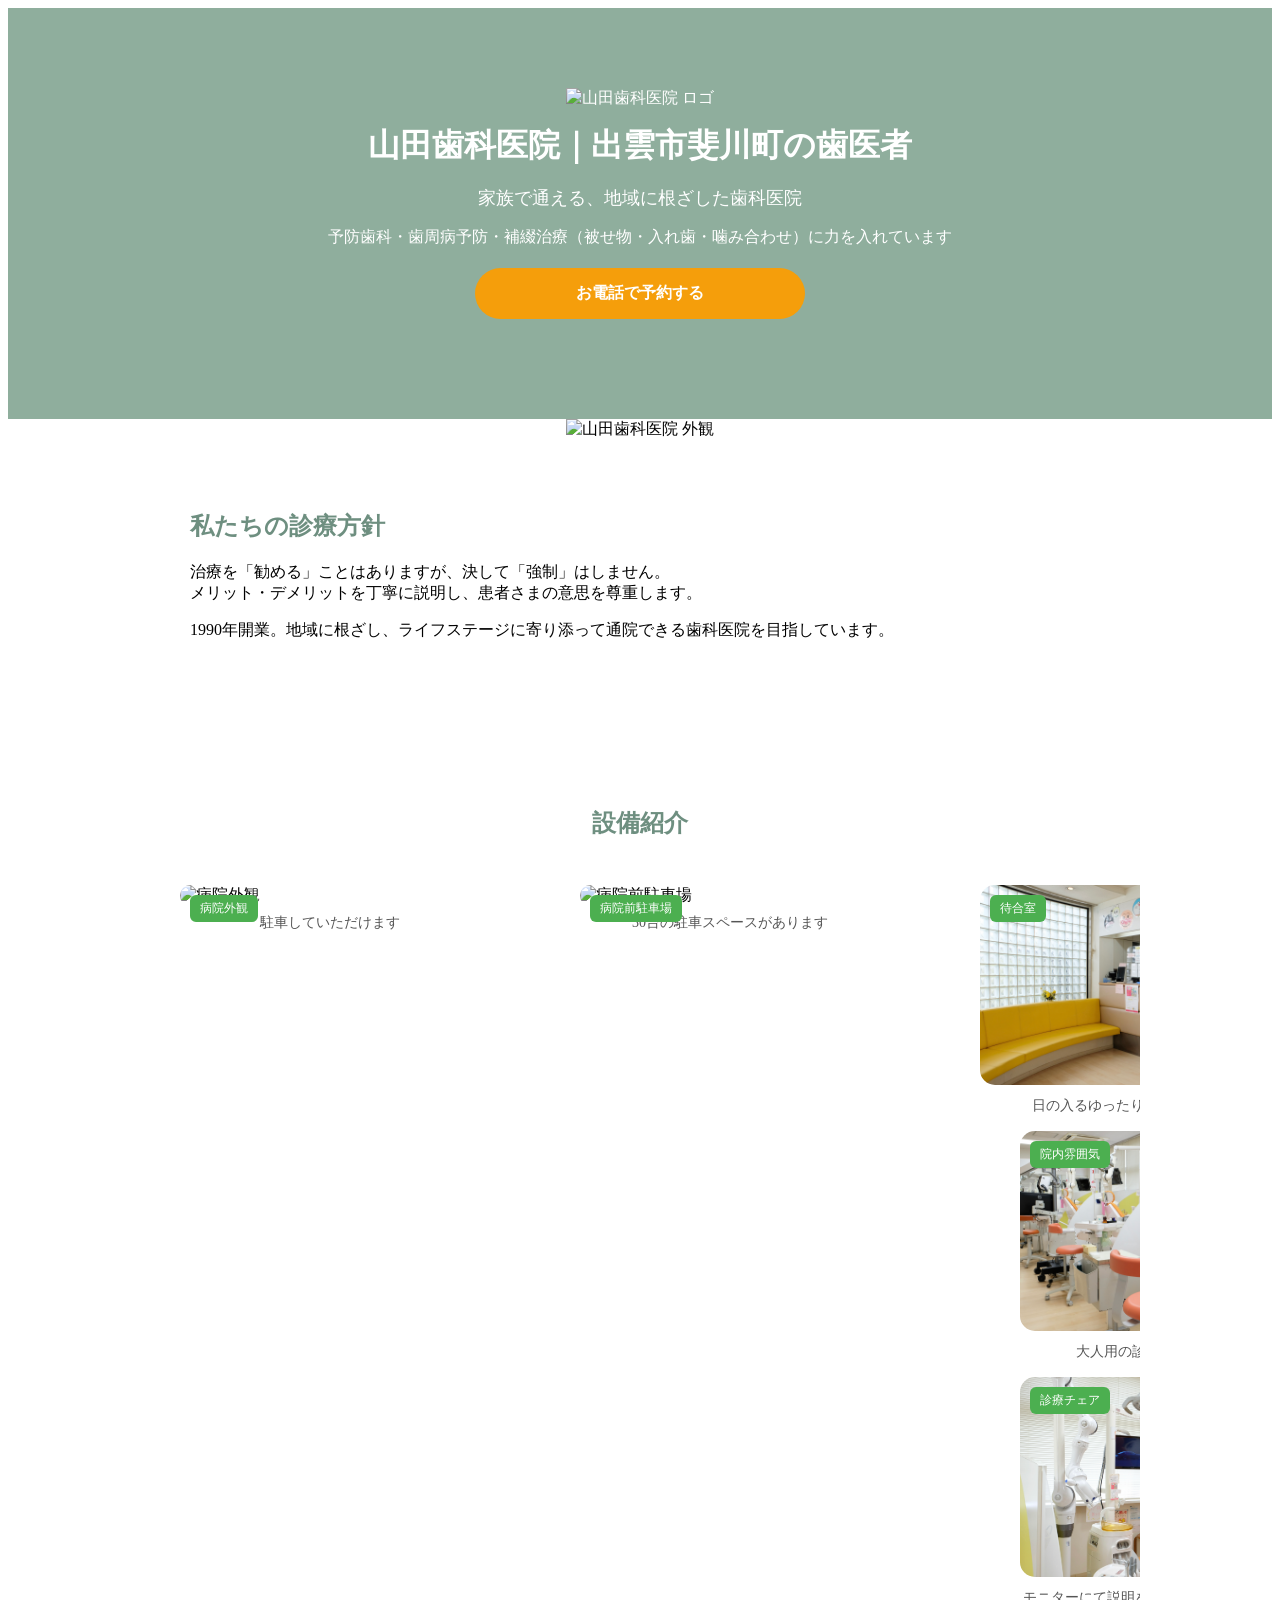
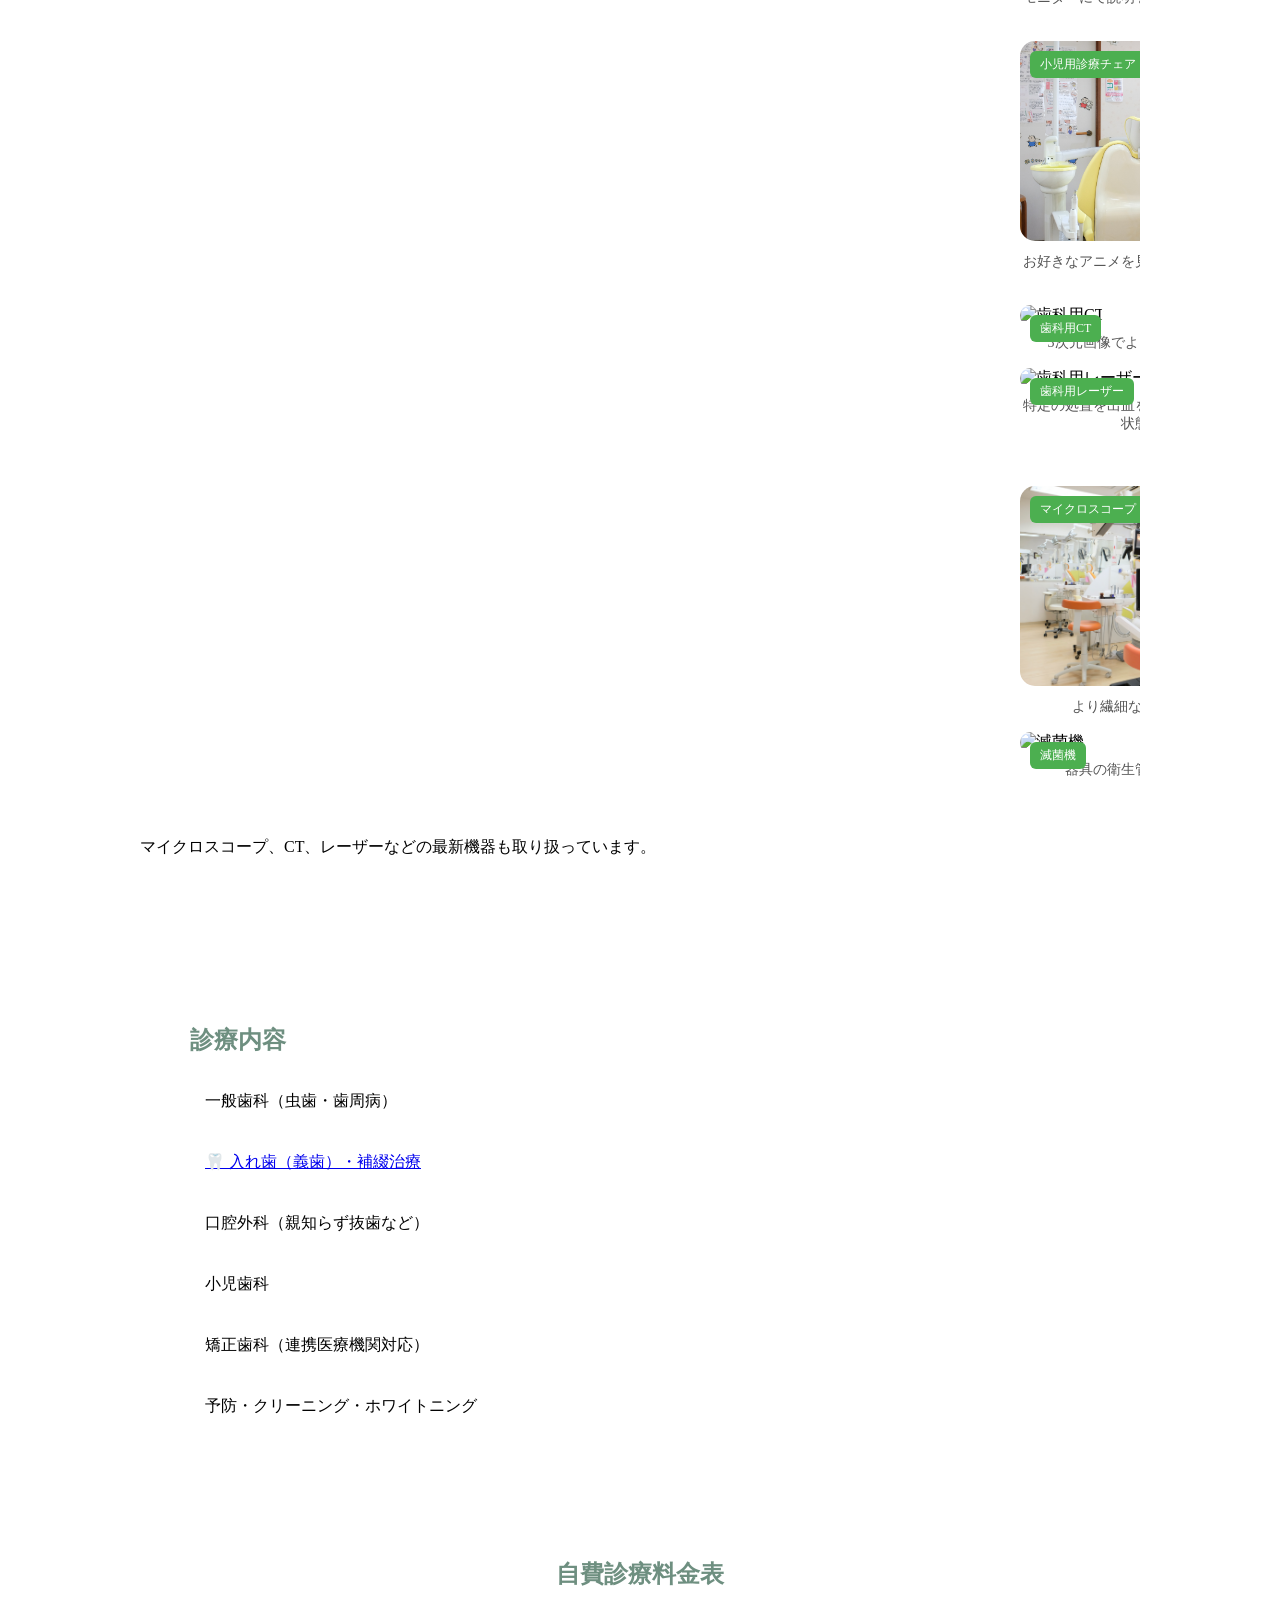
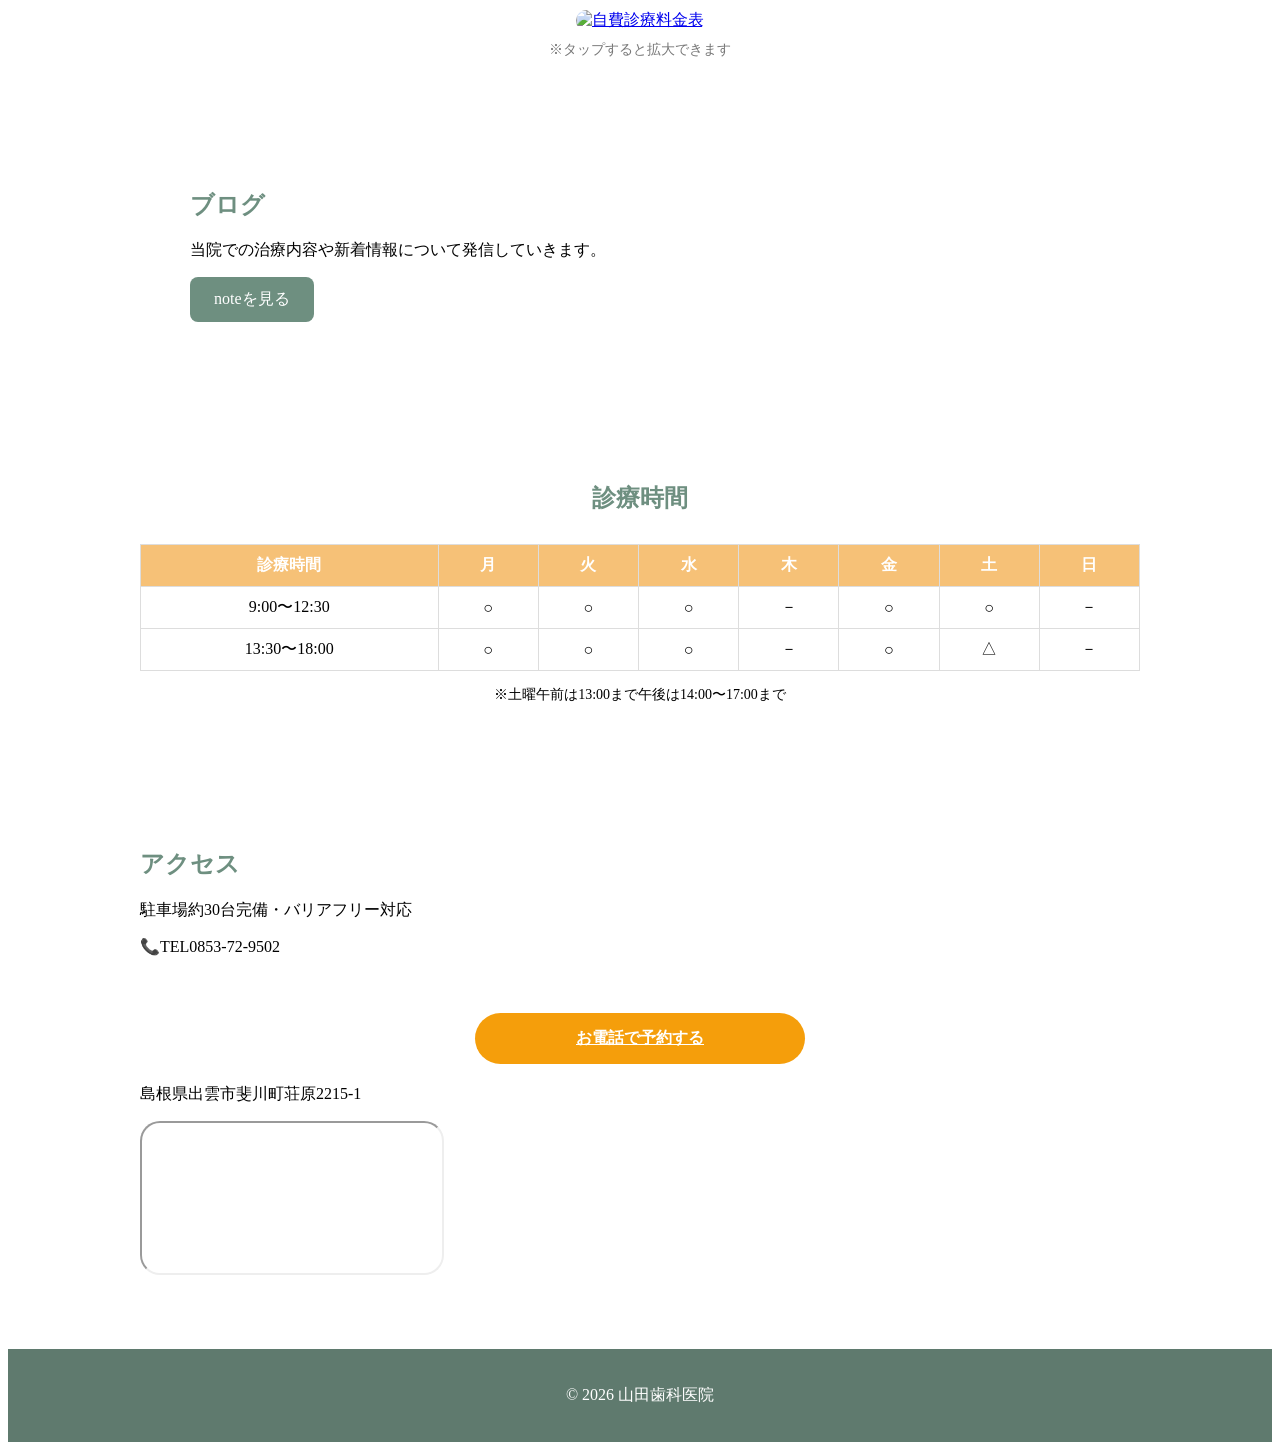
==== index.html @ 057a3e5b "Fix duplicate closing tag in index.html Removed duplicate closing figure tag." ====
<!DOCTYPE html>
<html lang="ja">
<head>
<meta charset="UTF-8">
<meta name="viewport" content="width=device-width, initial-scale=1.0">
<title>出雲市の歯医者｜入れ歯（義歯）・補綴治療なら山田歯科医院 </title>
<link rel="stylesheet" href="style.css">
<meta name="description" content="出雲市斐川町の山田歯科医院。予防治療、補綴治療（被せ物、義歯（入れ歯））に力を入れています。駐車場30台完備。">
</head>
<body>
 <header class="site-header">
 <div class="container">
  <img src=IMG_8409.jpeg alt="山田歯科医院 ロゴ" class="logo">
  <h1>山田歯科医院｜出雲市斐川町の歯医者</h1>
  <p class="subtitle">家族で通える、地域に根ざした歯科医院</p>
        <p>予防歯科・歯周病予防・補綴治療（被せ物・入れ歯・噛み合わせ）に力を入れています</p>
         <a href="tel:0853729502" class="cta-button">
      お電話で予約する
    </a>
    </div>
</header>
<section class="hero">

  <img src="IMG_8488.jpeg" alt="山田歯科医院 外観" class="hero-img">

  <div class="hero-text">

    <p></p>

    
  </div>

</section>


<section class="container">
    <h2>私たちの診療方針</h2>
    <p>
    治療を「勧める」ことはありますが、決して「強制」はしません。<br>
    メリット・デメリットを丁寧に説明し、患者さまの意思を尊重します。
   </p>  
    <p>
    1990年開業。地域に根ざし、ライフステージに寄り添って通院できる歯科医院を目指しています。
    </p>
</section>

<section class="container equipment">
    <h2>設備紹介</h2>
    <div class="equipment-gallery">
        <figure class="equipment-item">

      <div class="image-box">
        <span class="label">病院外観</span>
        <img src="IMG_8488.jpeg" alt="病院外観">
      </div>

      <figcaption>
        駐車していただけます
      </figcaption>
　　　　　</figure>
        <figure class="equipment-item">

      <div class="image-box">
        <span class="label">病院前駐車場</span>
        <img src="IMG_8490.jpeg" alt="病院前駐車場">
      </div>

      <figcaption>
        30台の駐車スペースがあります
      </figcaption>

       </figure>
        <figure class="equipment-item">

      <div class="image-box">
        <span class="label">待合室</span>
        <img src="IMG_8590.jpeg" alt="待合室">
      </div>

      <figcaption>
        日の入るゆったりスペースです
      </figcaption>
 <figure class="equipment-item">

      <div class="image-box">
        <span class="label">院内雰囲気</span>
        <img src="IMG_8591.jpeg" alt="院内雰囲気">
      </div>

      <figcaption>
        大人用の診察台は4台あります
      </figcaption>
    </figure>
        <figure class="equipment-item">

      <div class="image-box">
        <span class="label">診療チェア</span>
        <img src="IMG_8593.jpeg" alt="診療チェア">
      </div>

      <figcaption>
        モニターにて説明を行い治療を受けていただけます
      </figcaption>

    </figure>
        <figure class="equipment-item">

      <div class="image-box">
        <span class="label">小児用診療チェア</span>
        <img src="IMG_8595.jpeg" alt="小児用診療チェア">
      </div>

      <figcaption>
        お好きなアニメを見ながら治療を受けていただけます
      </figcaption>

    </figure>

     <figure class="equipment-item">

      <div class="image-box">
        <span class="label">歯科用CT</span>
        <img src="IMG_7503.jpeg" alt="歯科用CT">
      </div>

      <figcaption>
        3次元画像でより精密な診断を行います
      </figcaption>

    </figure>


    <figure class="equipment-item">

      <div class="image-box">
        <span class="label">歯科用レーザー</span>
        <img src="IMG_7506.jpeg" alt="歯科用レーザー">
      </div>

      <figcaption>
        特定の処置を出血を少なくしたり、無痛に近い状態で行えます
      </figcaption>

    </figure>
　　　<figure class="equipment-item">

      <div class="image-box">
        <span class="label">マイクロスコープ</span>
        <img src="IMG_8594.jpeg" alt="マイクロスコープ">
      </div>

      <figcaption>
        より繊細な治療を可能にします
      </figcaption>

    </figure>

    <figure class="equipment-item">

      <div class="image-box">
        <span class="label">滅菌機</span>
        <img src="IMG_7505.jpeg" alt="滅菌機">
      </div>

      <figcaption>
        器具の衛生管理を徹底しています
      </figcaption>

    </figure>  
  </div>
    <p>
    マイクロスコープ、CT、レーザーなどの最新機器も取り扱っています。
    </p>
</section>

<section class="container">
    <h2>診療内容</h2>
    <ul class="services">
        <li>一般歯科（虫歯・歯周病）</li>
        <li> <a href="denture.html">
    🦷 入れ歯（義歯）・補綴治療  </a></li>
        <li>口腔外科（親知らず抜歯など）</li>
        <li>小児歯科 </li>
        <li>矯正歯科（連携医療機関対応）</li>
        <li>予防・クリーニング・ホワイトニング</li>
    </ul>
</section>
    <section class="price">
  <h2>自費診療料金表</h2>

  <a href="IMG_8250.jpeg" target="_blank">
    <img src="IMG_8250.jpeg" alt="自費診療料金表" class="price-img">
  </a>

  <p class="price-note">
    ※タップすると拡大できます
  </p>
</section>

<section class="container blog">
    <h2>ブログ</h2>
    <p>当院での治療内容や新着情報について発信していきます。</p>
    <a href="https://note.com/izumoyamadashika" class="blog-button" target="_blank">
        noteを見る
    </a>
</section>

    <section class="schedule">
  <h2>診療時間</h2>

  <table class="schedule-table">
    <tr>
      <th>診療時間</th>
      <th>月</th>
      <th>火</th>
      <th>水</th>
      <th>木</th>
      <th>金</th>
      <th>土</th>
      <th>日</th>
    </tr>
    <tr>
      <td>9:00〜12:30</td>
      <td>○</td>
      <td>○</td>
      <td>○</td>
      <td>－</td>
      <td>○</td>
      <td>○</td>
      <td>－</td>
    </tr>
    <tr>
      <td>13:30〜18:00</td>
      <td>○</td>
      <td>○</td>
      <td>○</td>
      <td>－</td>
      <td>○</td>
      <td>△</td>
      <td>－</td>
    </tr>
       </table>
<p class="note">※土曜午前は13:00まで午後は14:00〜17:00まで</p>
</section>
    <section class="container access">
    <h2>アクセス</h2>
    <p>駐車場約30台完備・バリアフリー対応</p>
    <p>📞TEL0853-72-9502</p> 
　　　<p> <a href="tel:0853729502" class="cta-button">
  お電話で予約する
</a></p>
        <p>島根県出雲市斐川町荘原2215-1</p>
    <iframe src="https://www.google.com/maps/embed?pb=!1m18!1m12!1m3!1d13009.580796396598!2d132.83913537432753!3d35.39545356289096!2m3!1f0!2f0!3f0!3m2!1i1024!2i768!4f13.1!3m3!1m2!1s0x35576aa48053aa4d%3A0xaa9911e760283c43!2z5bGx55Sw5q2v56eR5Yy76Zmi!5e0!3m2!1sja!2sjp!4v1772218483962!5m2!1sja!2sjp"  referrerpolicy="no-referrer-when-downgrade"></iframe>
</section>

<footer>
    <p>© 2026 山田歯科医院</p>
</footer>

</body>
</html>
---- style.css ----
style.css
body {
    margin: 0;
    font-family: "Hiragino Kaku Gothic ProN", sans-serif;
    background-color: #f7f4ef;
    color: #4a4a4a;
    line-height: 1.8;
}

.container {
    width: 90%;
    max-width: 900px;
    margin: auto;
    padding: 50px 0;
}

header {
    background-color: #8fae9d;
    color: white;
    text-align: center;
    padding: 40px 0;
}

.subtitle {
    font-size: 1.1rem;
}

.main-visual img {
    width: 100%;
    height: auto;
    display: block;
}

h2 {
    color: #6e8f80;
}

.equipment-img {
    width: 200px;
    border-radius: 50%;
    margin: 20px 0;
}

.services {
    list-style: none;
    padding: 0;
}

.services li {
    background-color: #ffffff;
    margin: 10px 0;
    padding: 15px;
    border-radius: 8px;
}

.blog-button {
    display: inline-block;
    padding: 12px 24px;
    background-color: #6e8f80;
    color: white;
    text-decoration: none;
    border-radius: 8px;
}
.access {
  margin: 50px auto;
  max-width: 1000px;
  padding: 20px;
}

.access iframe {
  border-radius: 20px;
}
footer {
    background-color: #5f7a6e;
    color: white;
    text-align: center;
    padding: 20px 0;
}
.schedule {
  max-width: 1000px;
  margin: 60px auto;
  padding: 30px;
}

.schedule h2 {
  text-align: center;
  margin-bottom: 30px;
}

.schedule-table {
  width: 100%;
  border-collapse: collapse;
  text-align: center;
}

.schedule-table th,
.schedule-table td {
  border: 1px solid #ddd;
  padding: 10px;
}

.schedule-table th {
  background-color: #F6C177;
  color: white;
}

.note {
  text-align: center;
  margin-top: 15px;
  font-size: 14px;
}
.site-header {
  text-align: center;
  padding: 30px 20px;
}

.logo {
  width: 200px;
  margin-bottom: 15px;
}

.site-header h1 {
  margin: 0;
}
.equipment {
  max-width: 1000px;
  margin: 60px auto;
  padding: 20px;
}

.equipment h2 {
  text-align: center;
  margin-bottom: 30px;
}
.equipment-gallery {
  display: flex;
  gap: 20px;
  overflow-x: auto;
  padding-bottom: 10px;
}

.equipment-item {
  width: 300px;
  flex-shrink: 0;
}

.image-box {
  position: relative;
}

.image-box img {
  width: 100%;
  height: 200px;
  object-fit: cover;
  border-radius: 15px;
}

.label {
  position: absolute;
  top: 10px;
  left: 10px;
  background: #4CAF50;
  color: white;
  padding: 5px 10px;
  font-size: 12px;
  border-radius: 6px;
}

.equipment-item figcaption {
  margin-top: 8px;
  font-size: 14px;
  color: #555;
  text-align: center;
}
.cta-button {
  display: block;
  background: #f59e0b;
  color: white;
  text-align: center;
  padding: 15px;
  border-radius: 30px;
  margin: 20px auto;
  max-width: 300px;
  font-weight: bold;
  font-size: 16px;
}

.cta-button:hover {
  opacity: 0.9;
}
.hero {
  position: relative;
  text-align: center;
}

.hero-img {
  width: 100%;
  height: 300px;
  object-fit: cover;
}

.hero-text {
  position: absolute;
  top: 50%;
  left: 50%;
  transform: translate(-50%, -50%);
  color: white;
}

.hero-text h1 {
  font-size: 28px;
  margin-bottom: 10px;
}
.price {
  max-width: 1000px;
  margin: 60px auto;
  text-align: center;
}

.price-img {
  width: 100%;
  max-width: 600px;
  border-radius: 15px;
  cursor: pointer;
}

.price-note {
  font-size: 14px;
  margin-top: 10px;
  color: #777;
}
.denture-page img {
  max-width: 600px;
  width: 100%;
  height: auto;
  display: block;
  margin: 20px auto;
  border-radius: 10px;
}
.denture-page h3 {
  text-align: center;
  margin-top: 30px;
}
.site-header a {
  color: inherit;
  text-decoration: none;
}
.breadcrumb {
  font-size: 14px;
  color: #666;
  margin: 10px 0 20px;
}

.breadcrumb a:hover {
  text-decoration: underline;
}
.denture-page .site-header {
  border-bottom: 2px solid #ddd;
  padding-bottom: 10px;
}.denture-page .logo {
  width: 180px;
  height: auto;
}
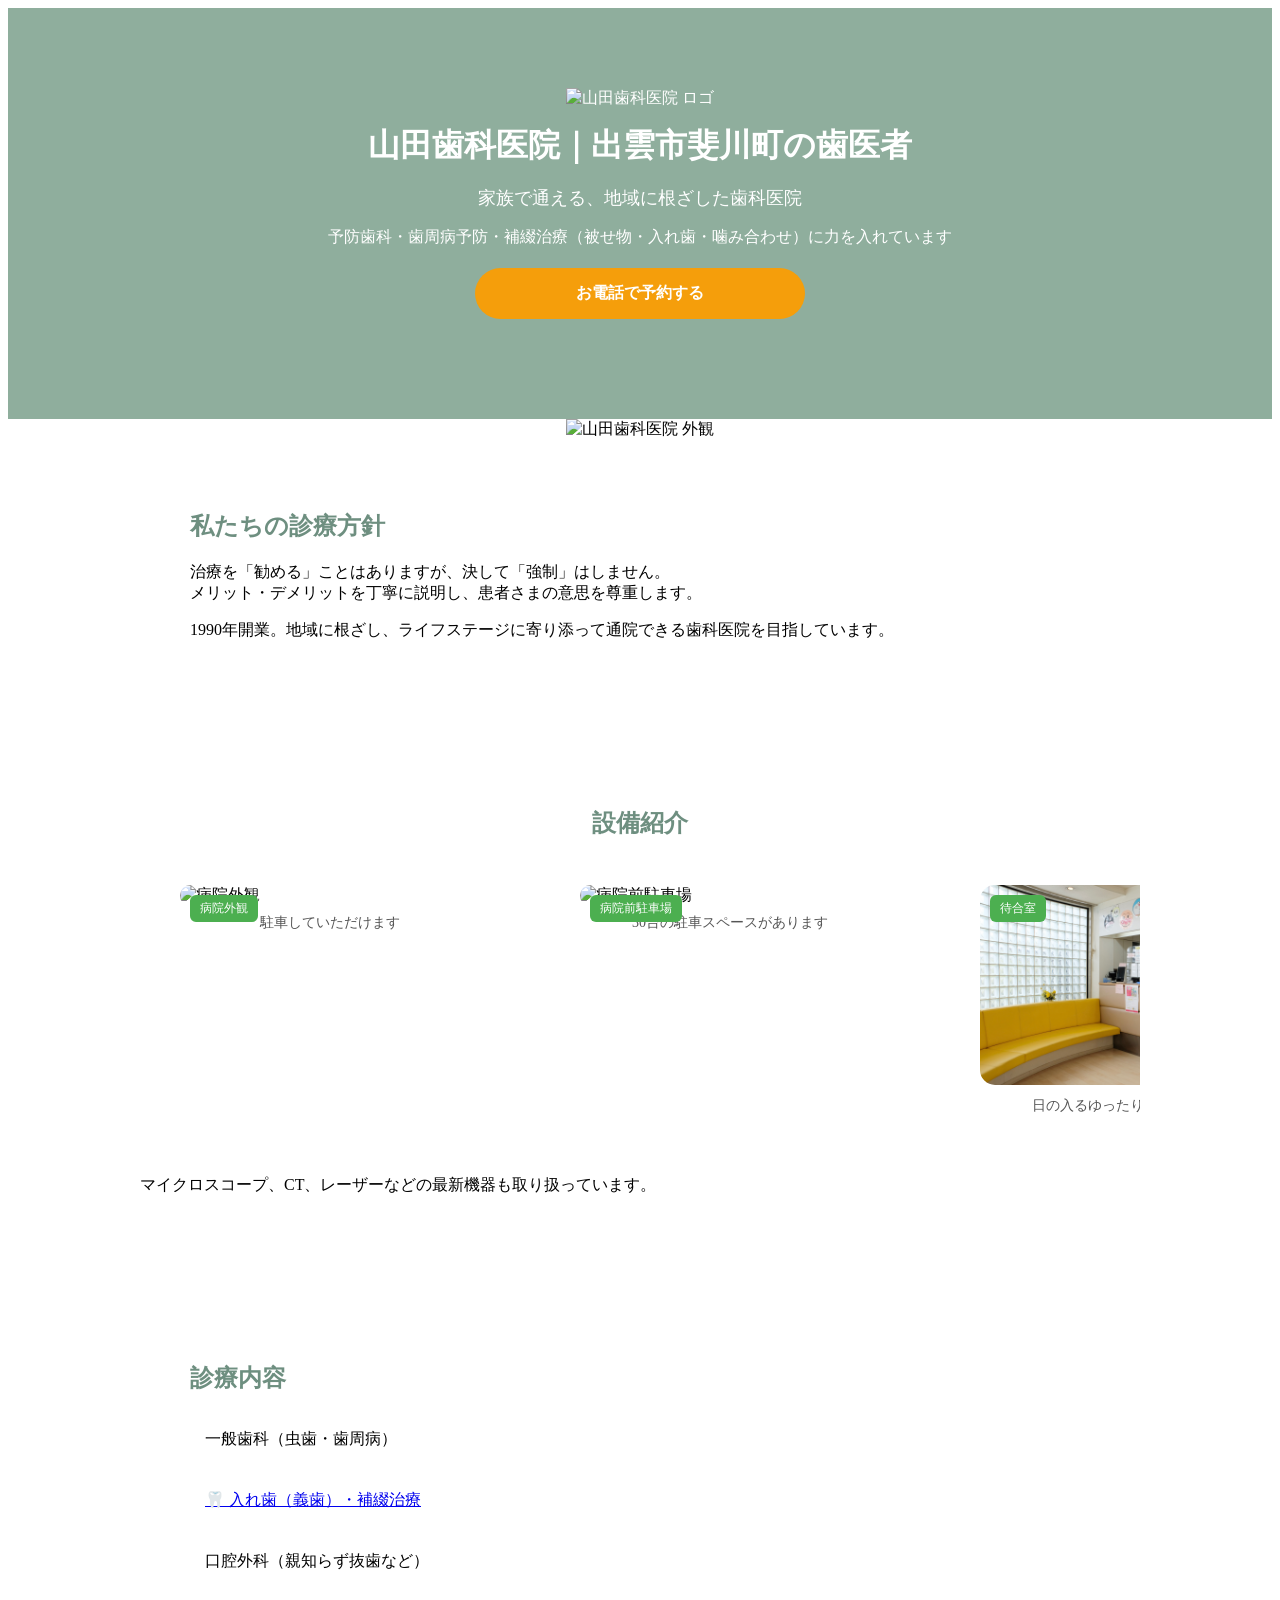
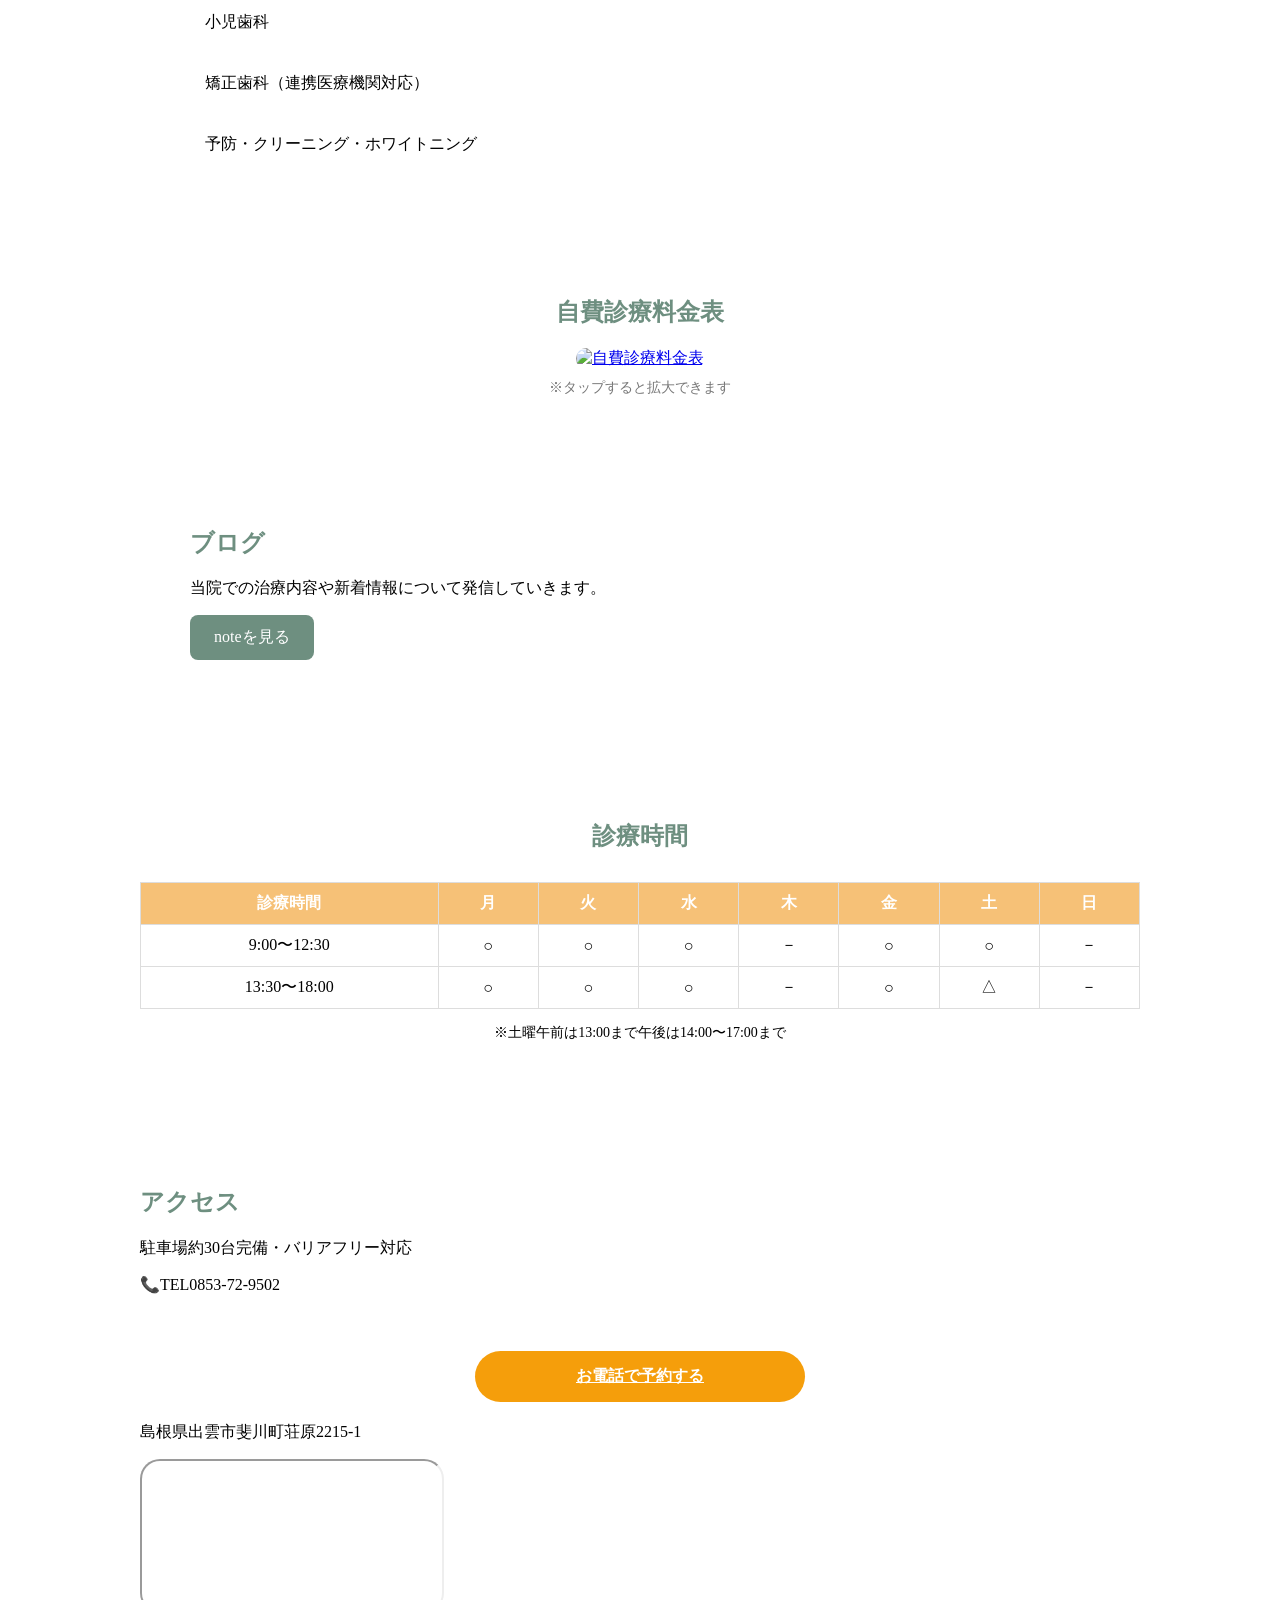
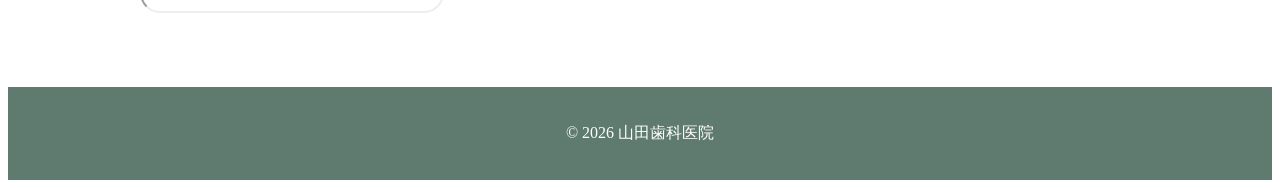
==== commit 208e1bf7: "Fix HTML structure for figure and caption elements" ====
--- a/index.html
+++ b/index.html
@@ -80,6 +80,7 @@
       <figcaption>
         日の入るゆったりスペースです
       </figcaption>
+      </figure>
  <figure class="equipment-item">
 
       <div class="image-box">
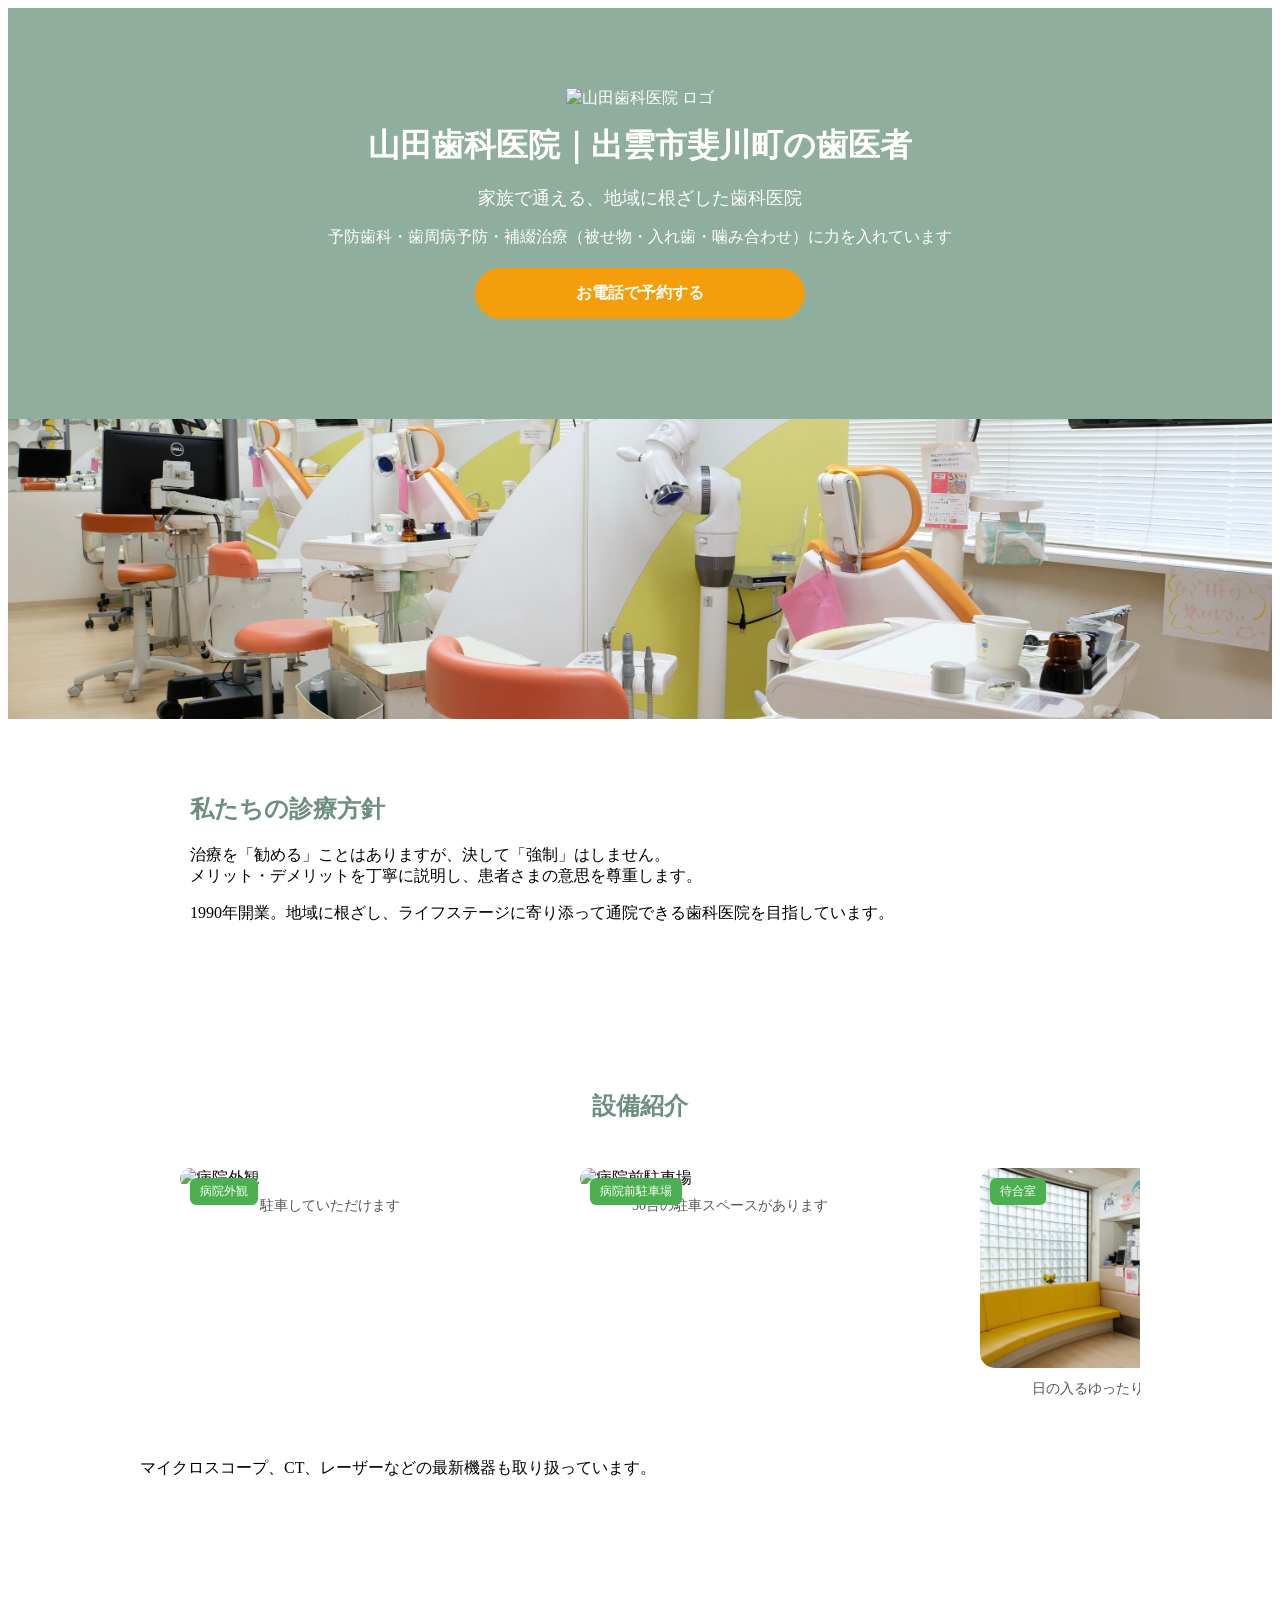
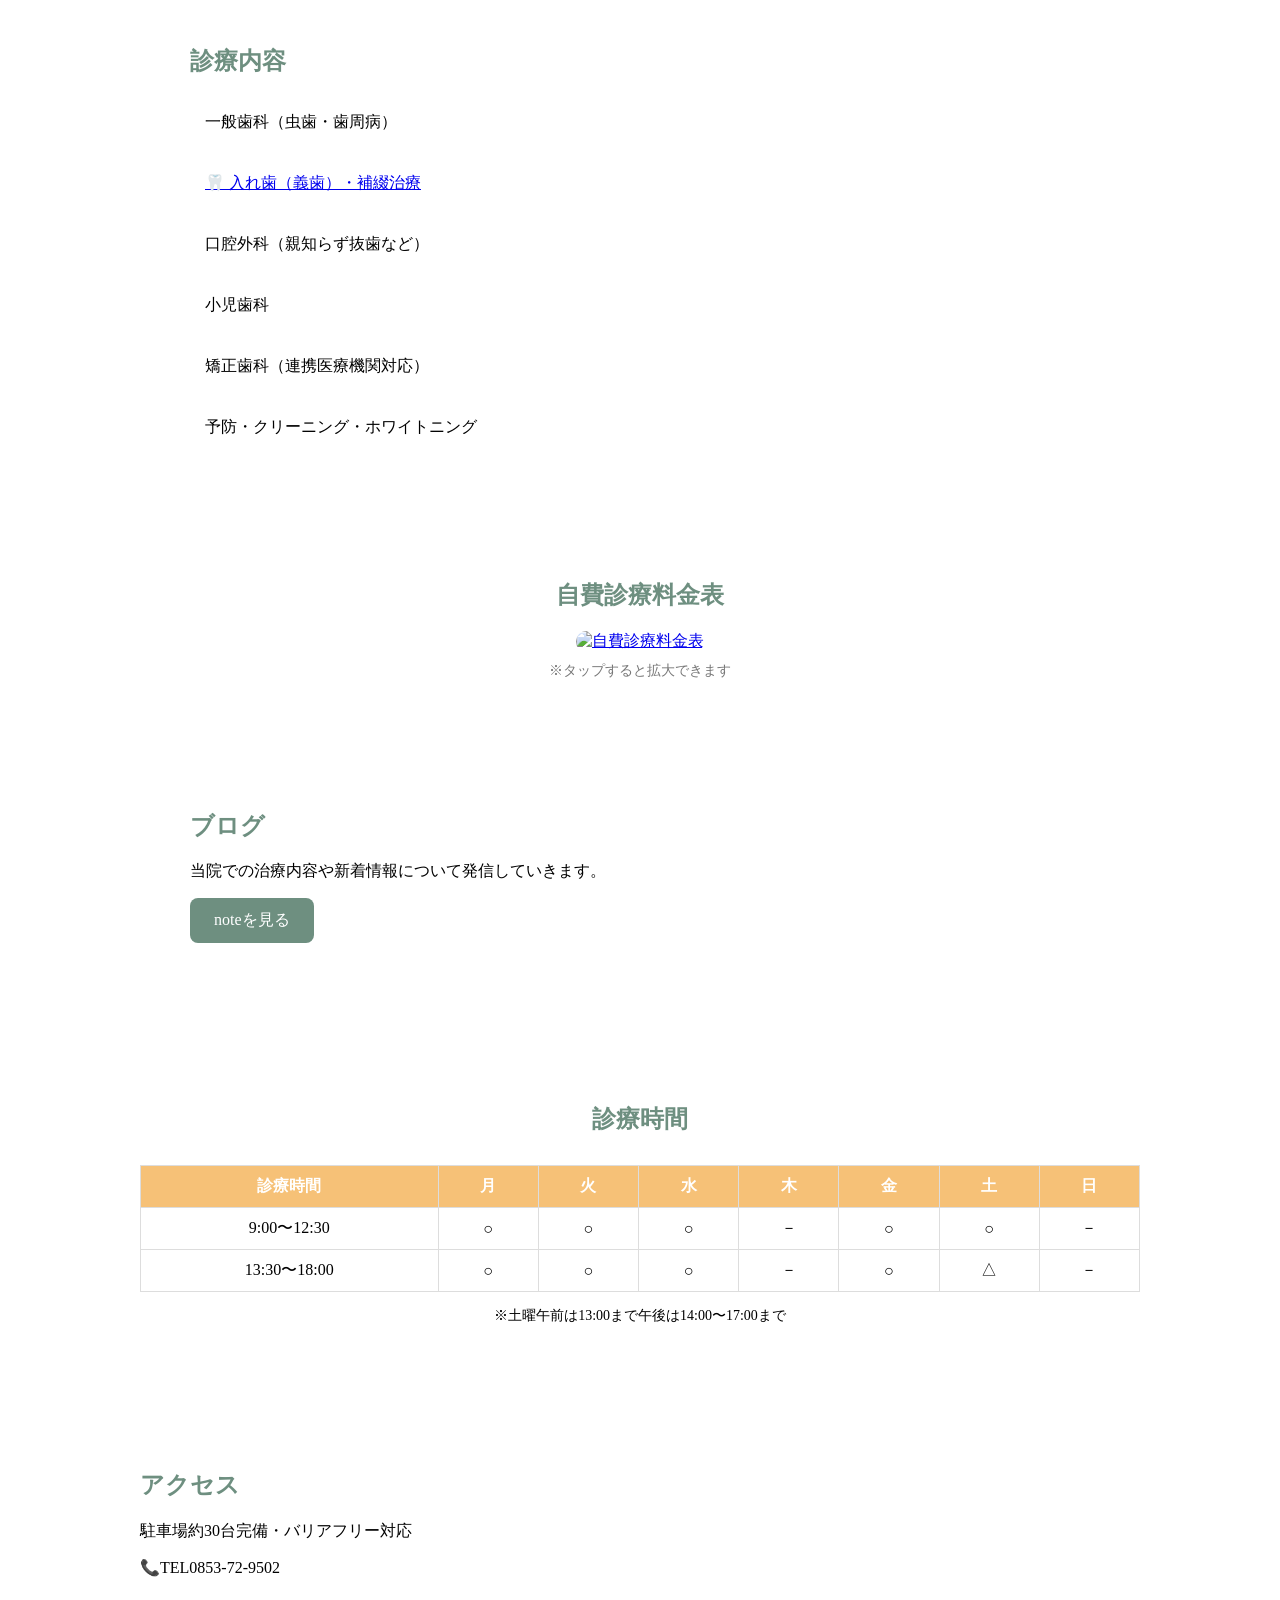
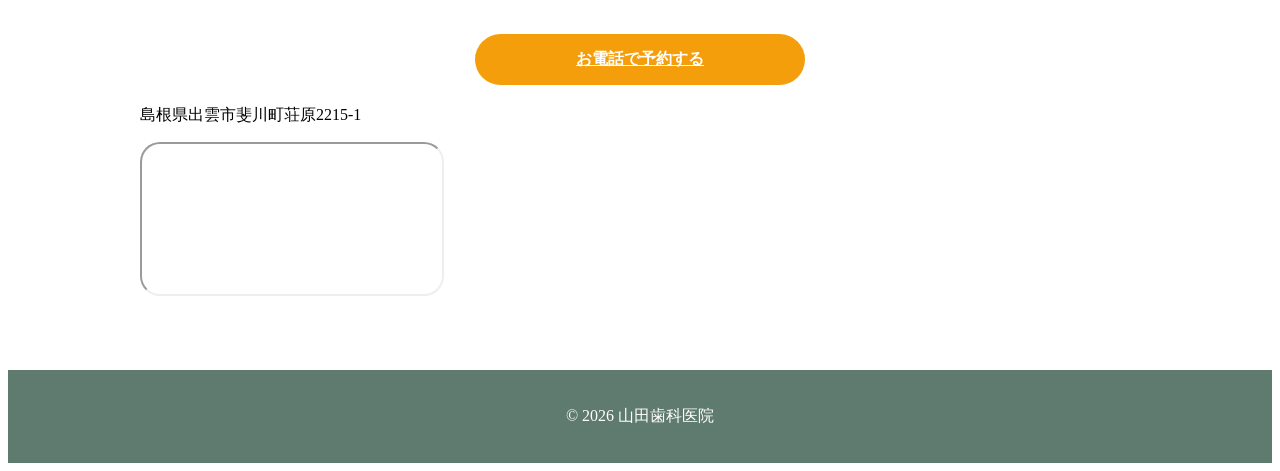
==== commit e37bb01f: "Update hero image source in index.html" ====
--- a/index.html
+++ b/index.html
@@ -21,7 +21,7 @@
 </header>
 <section class="hero">
 
-  <img src="IMG_8488.jpeg" alt="山田歯科医院 外観" class="hero-img">
+  <img src="IMG_8591.jpeg" alt="山田歯科医院 外観" class="hero-img">
 
   <div class="hero-text">
 
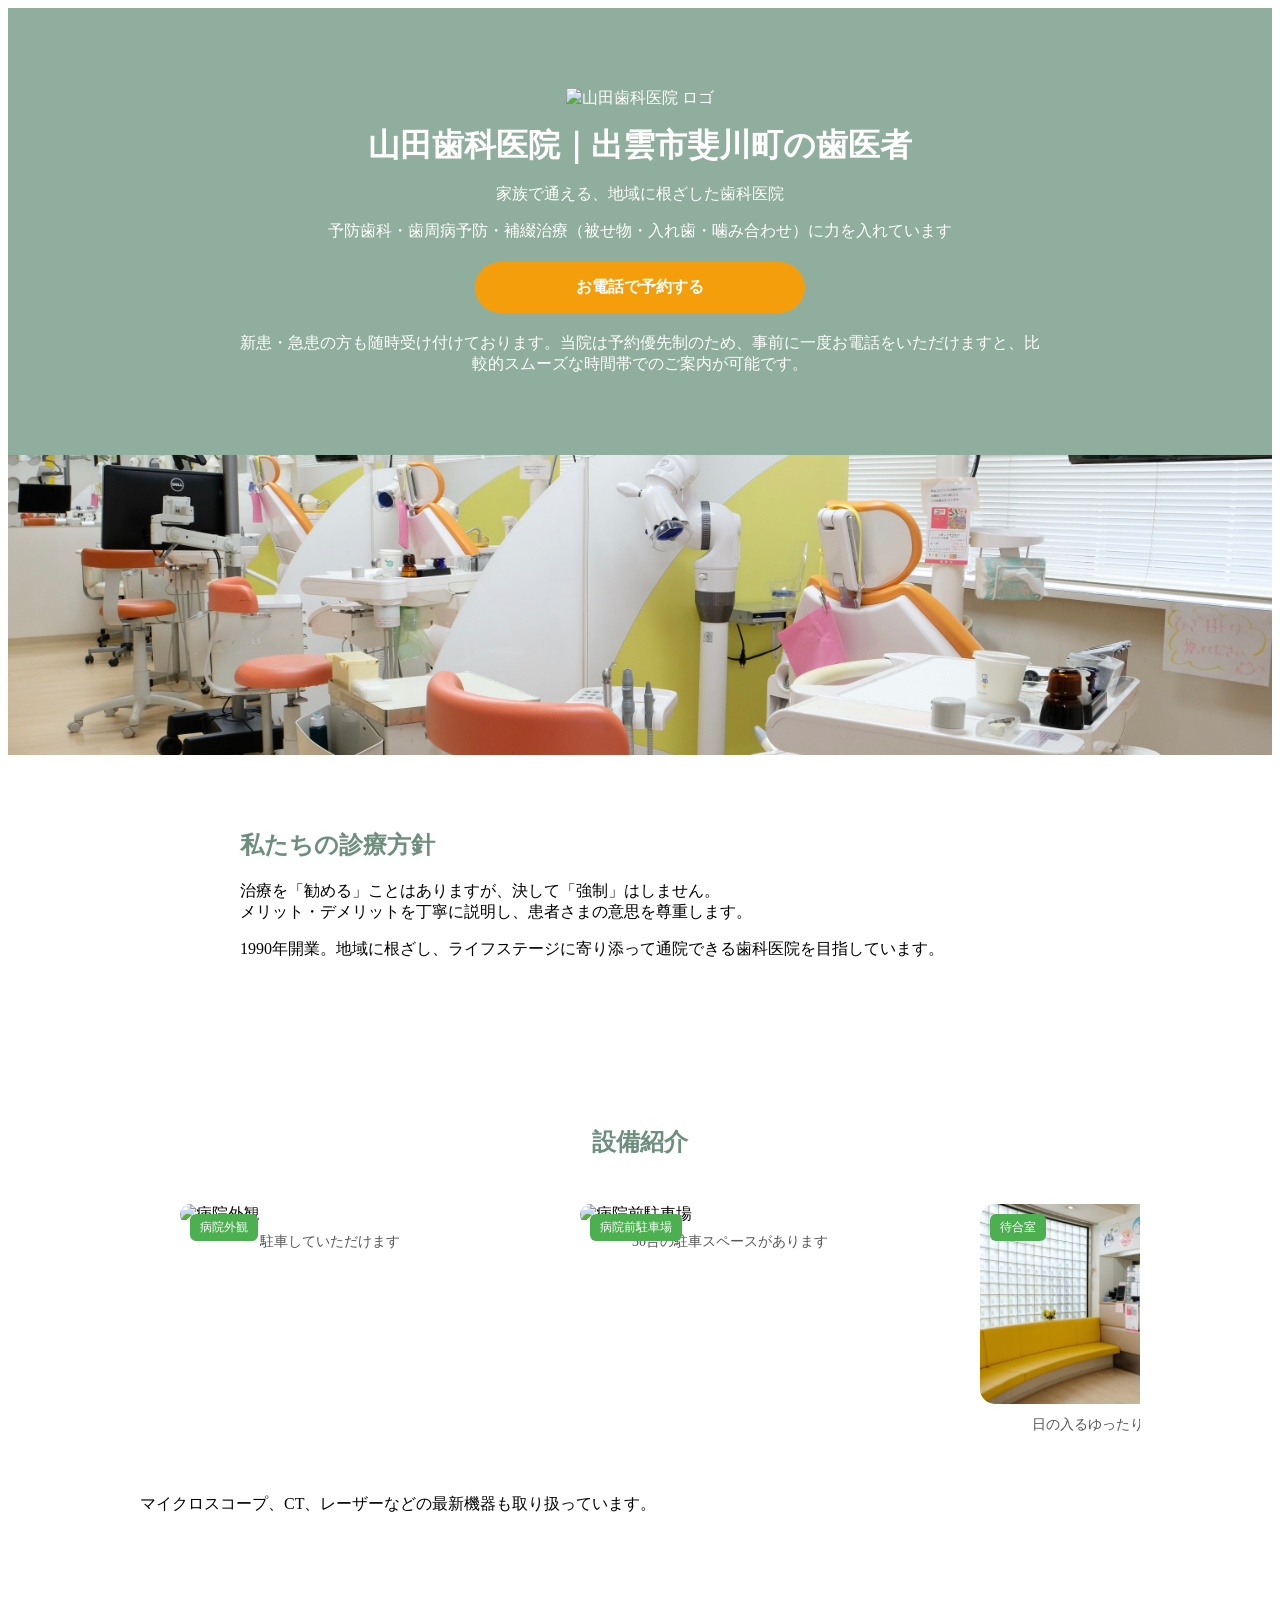
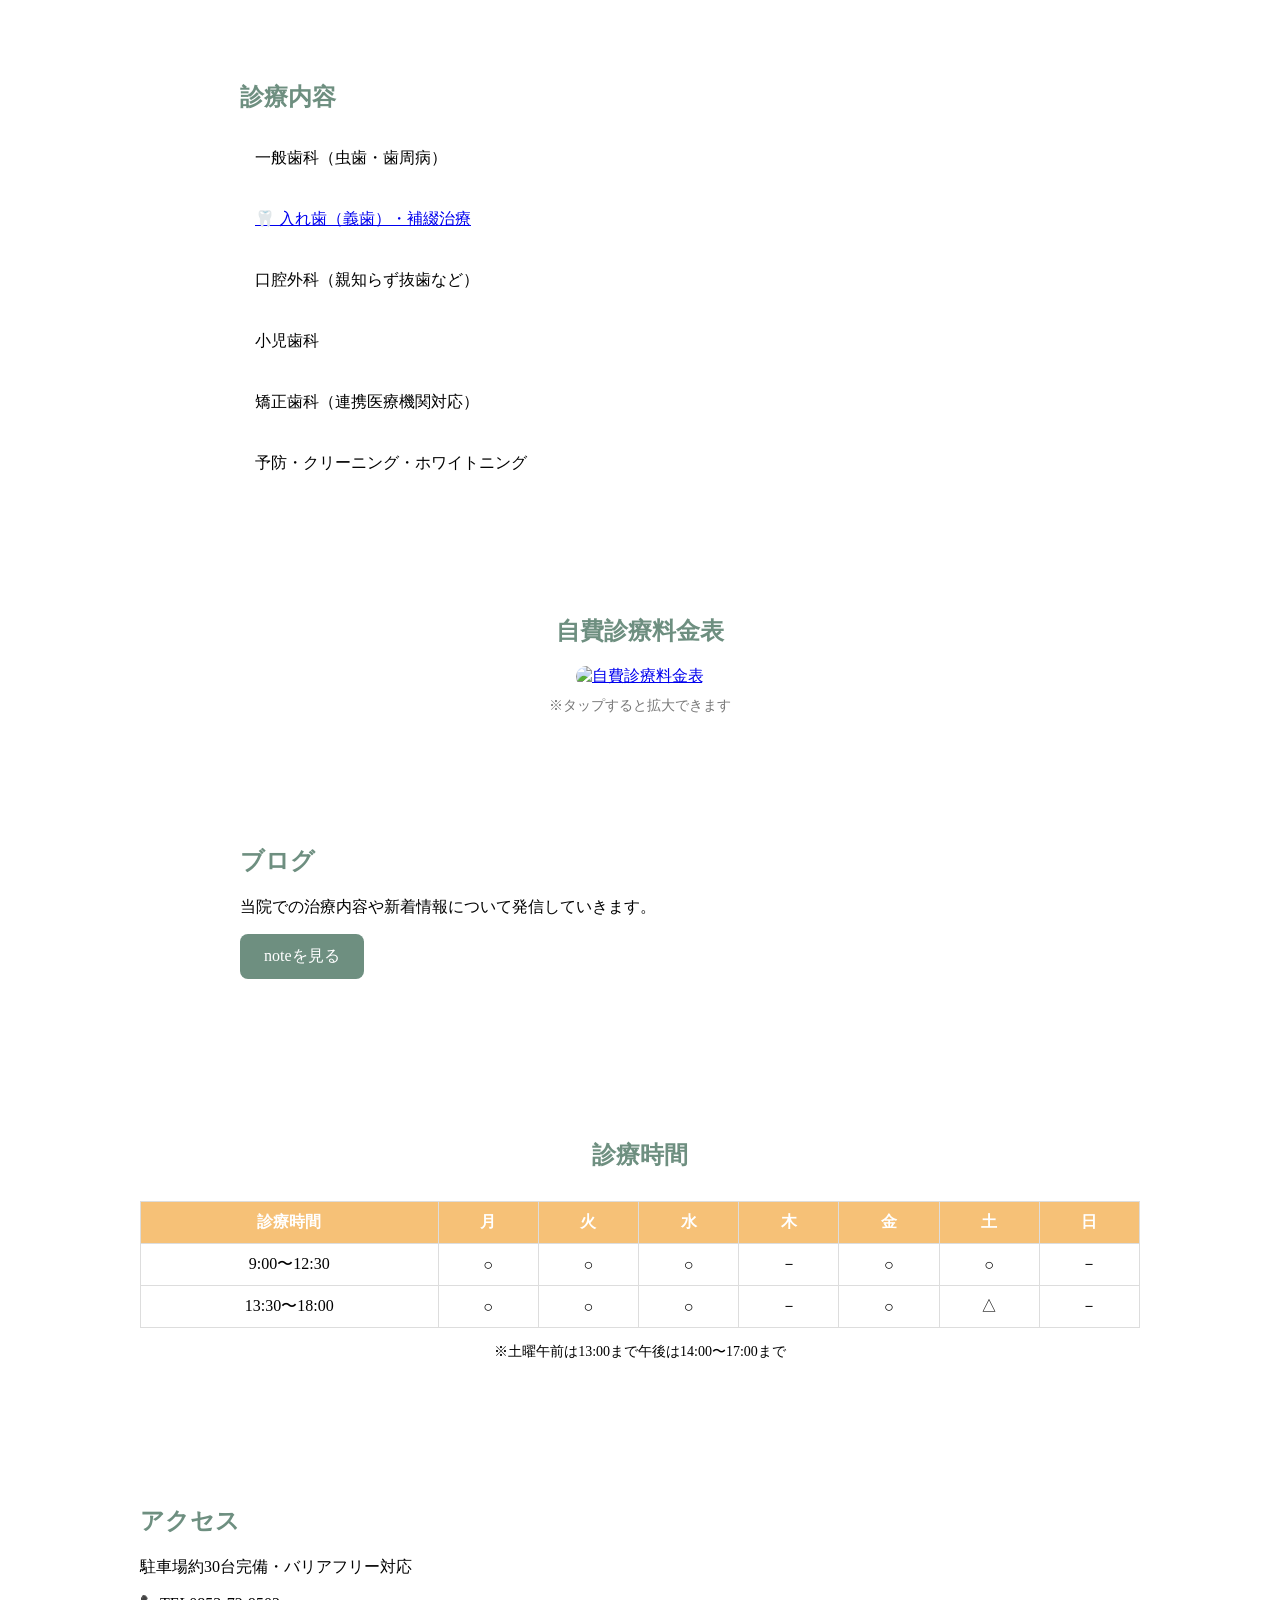
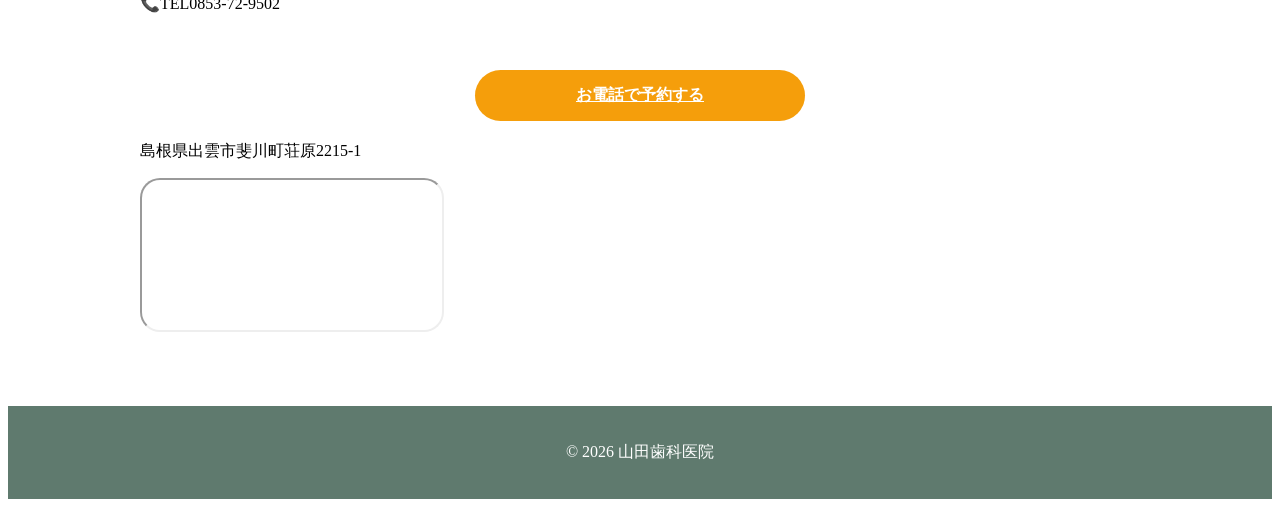
==== commit 03a2efa7: "Update index.html" ====
--- a/index.html
+++ b/index.html
@@ -17,6 +17,7 @@
          <a href="tel:0853729502" class="cta-button">
       お電話で予約する
     </a>
+  新患・急患の方も随時受け付けております。当院は予約優先制のため、事前に一度お電話をいただけますと、比較的スムーズな時間帯でのご案内が可能です。
     </div>
 </header>
 <section class="hero">
--- a/style.css
+++ b/style.css
@@ -9,7 +9,7 @@
 
 .container {
     width: 90%;
-    max-width: 900px;
+    max-width: 800px;
     margin: auto;
     padding: 50px 0;
 }
@@ -22,7 +22,7 @@
 }
 
 .subtitle {
-    font-size: 1.1rem;
+    font-size: 1.0rem;
 }
 
 .main-visual img {
@@ -261,4 +261,23 @@
   width: 180px;
   height: auto;
 }
-
+@media (max-width: 600px) {
+
+  h1 {
+    font-size: 20px;
+    line-height: 1.4;
+  }
+
+  h2 {
+    font-size: 18px;
+  }
+
+  p {
+    font-size: 14px;
+  }
+
+  .container {
+    padding: 30px 0;
+  }
+
+}
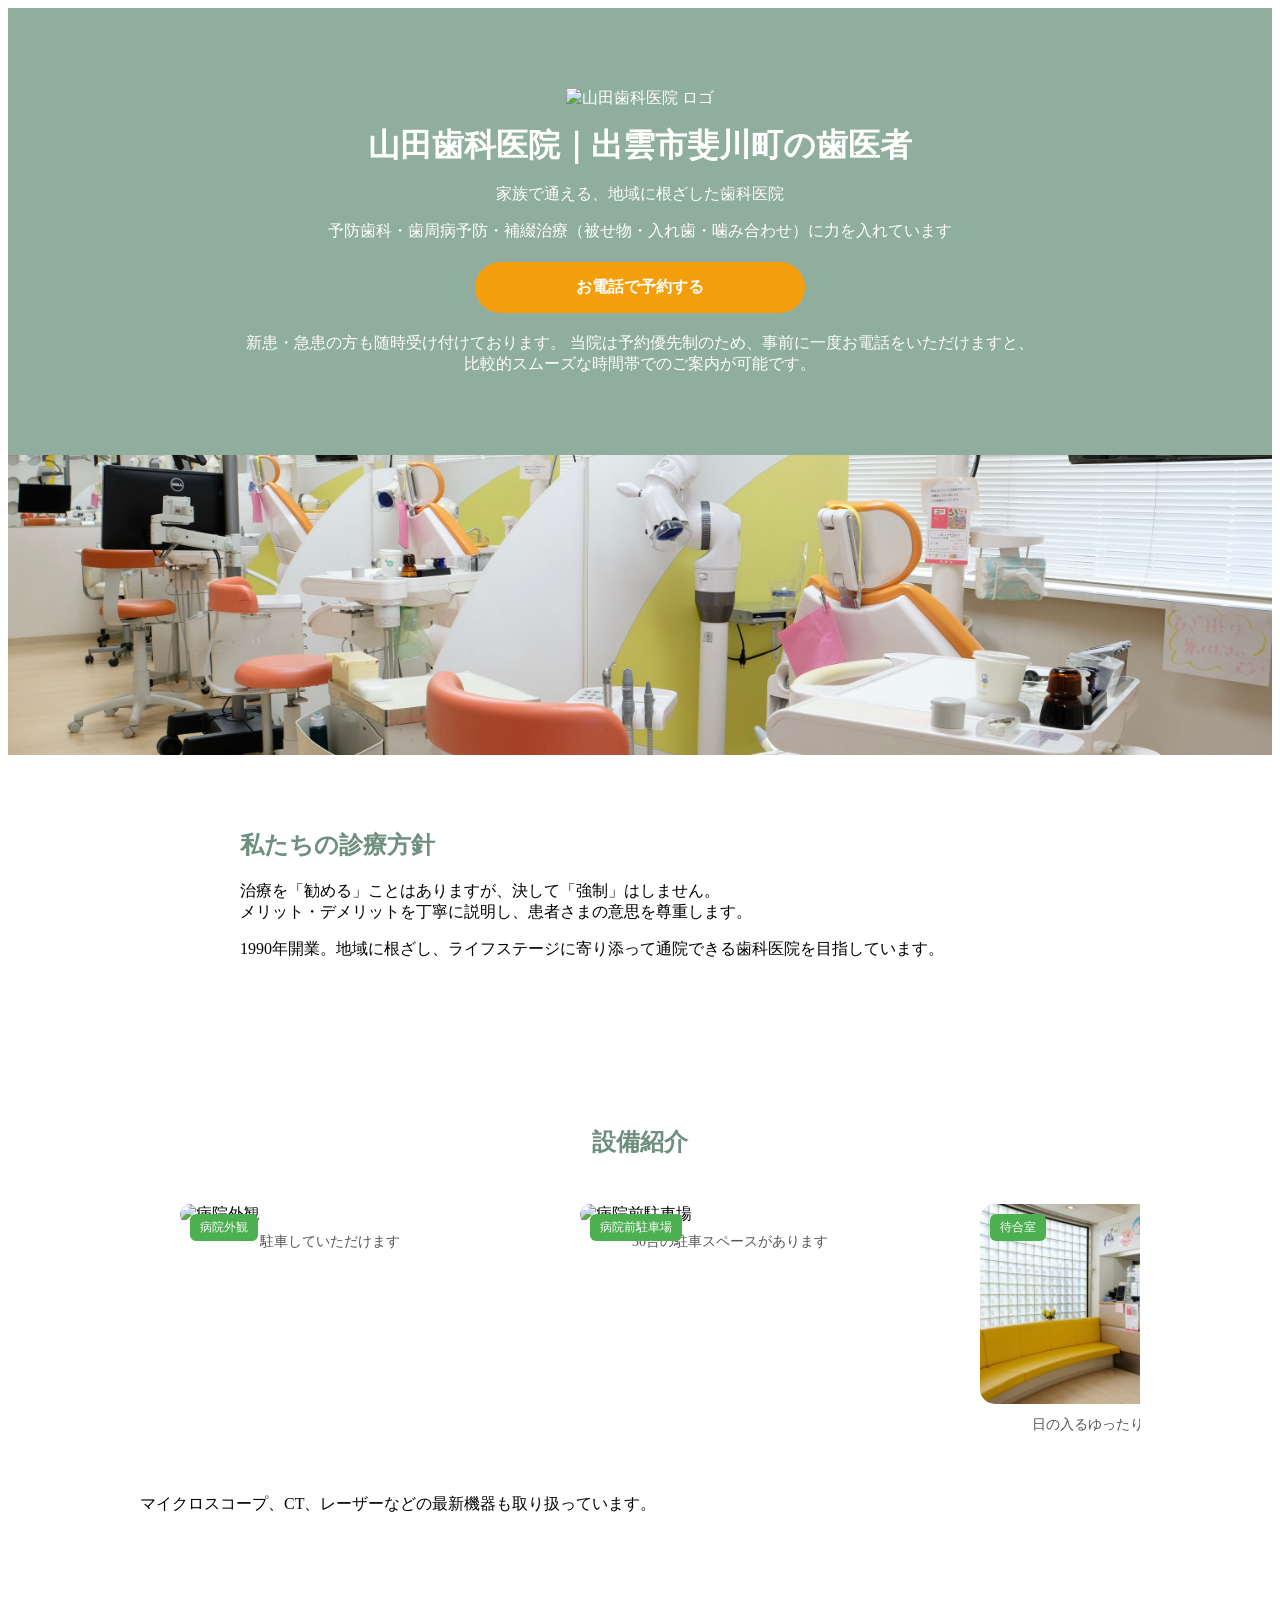
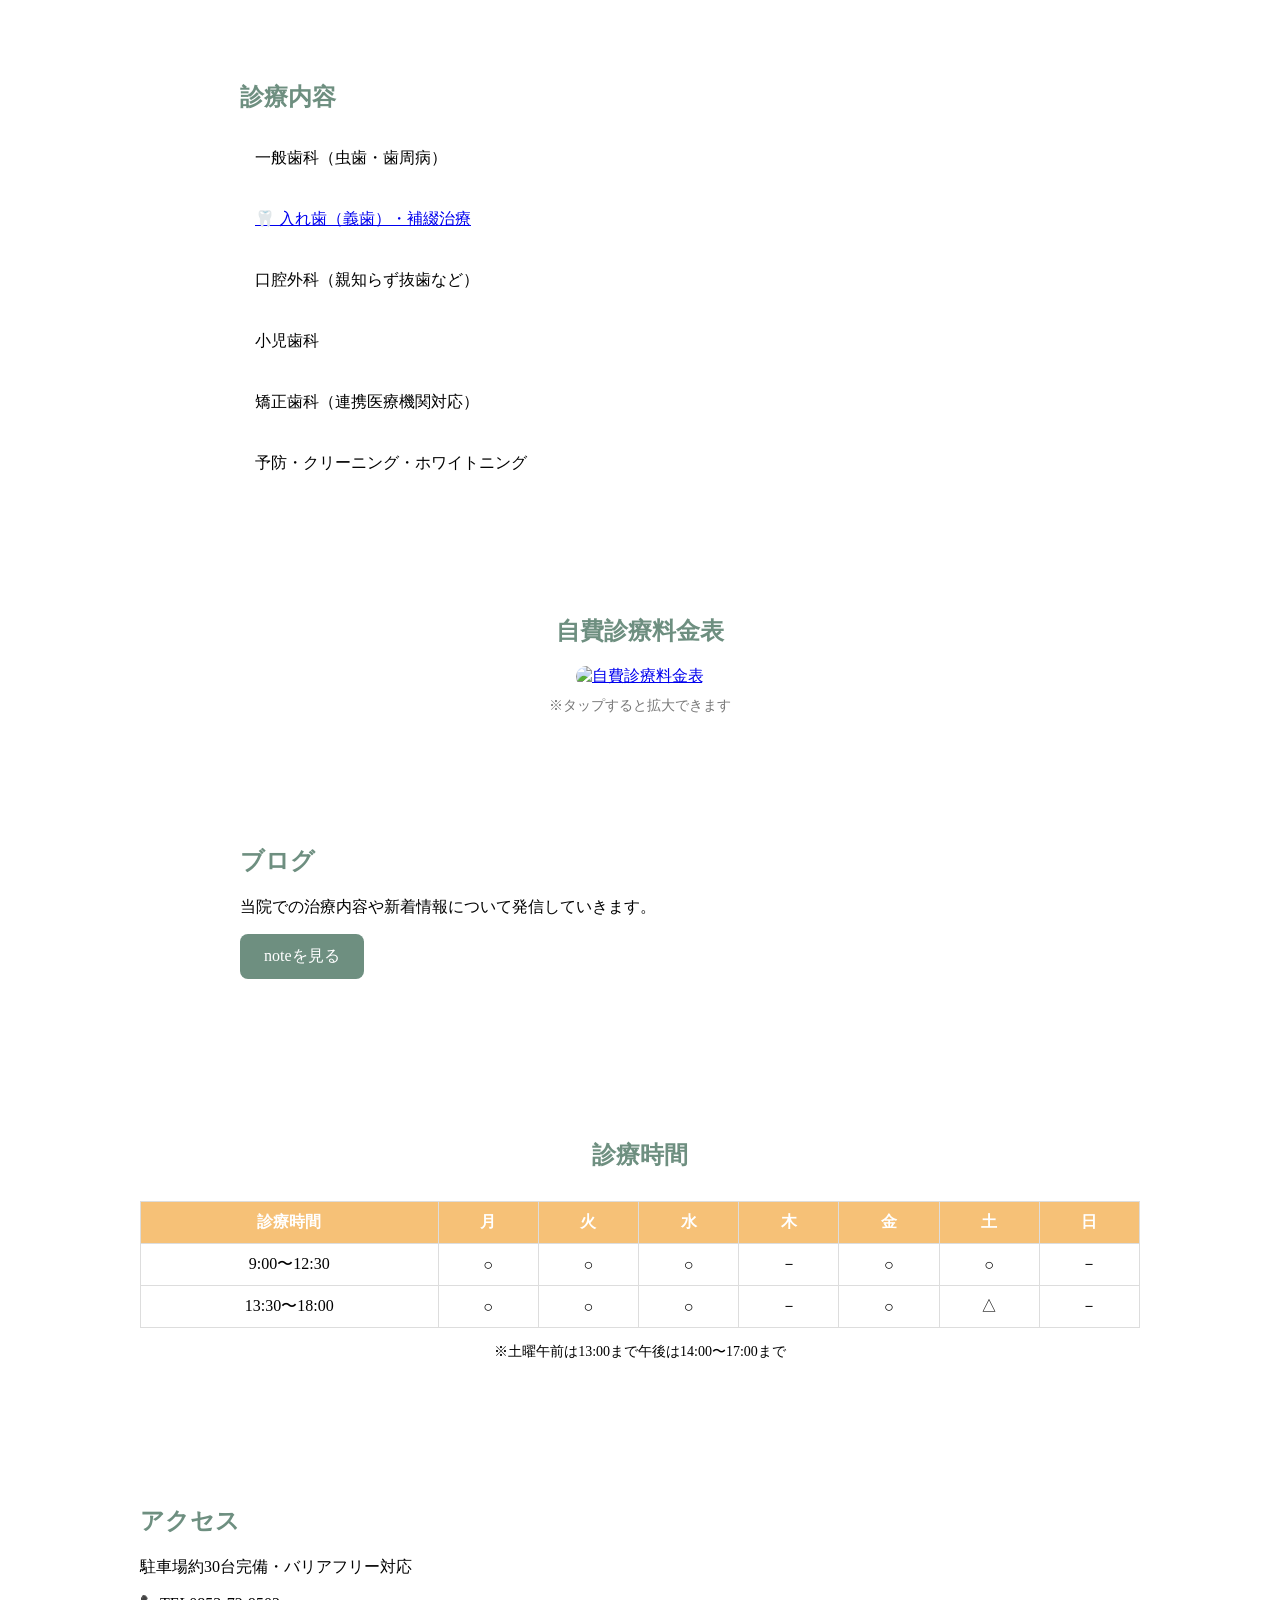
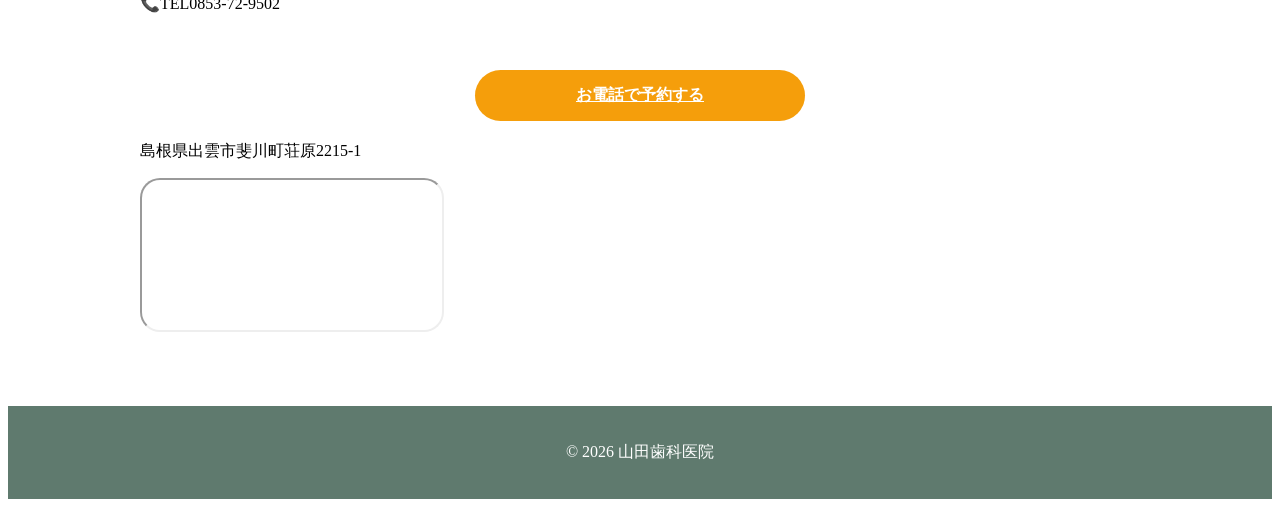
==== commit 2d87bc34: "Update index.html" ====
--- a/index.html
+++ b/index.html
@@ -17,7 +17,8 @@
          <a href="tel:0853729502" class="cta-button">
       お電話で予約する
     </a>
-  新患・急患の方も随時受け付けております。当院は予約優先制のため、事前に一度お電話をいただけますと、比較的スムーズな時間帯でのご案内が可能です。
+  新患・急患の方も随時受け付けております。
+  当院は予約優先制のため、事前に一度お電話をいただけますと、比較的スムーズな時間帯でのご案内が可能です。
     </div>
 </header>
 <section class="hero">
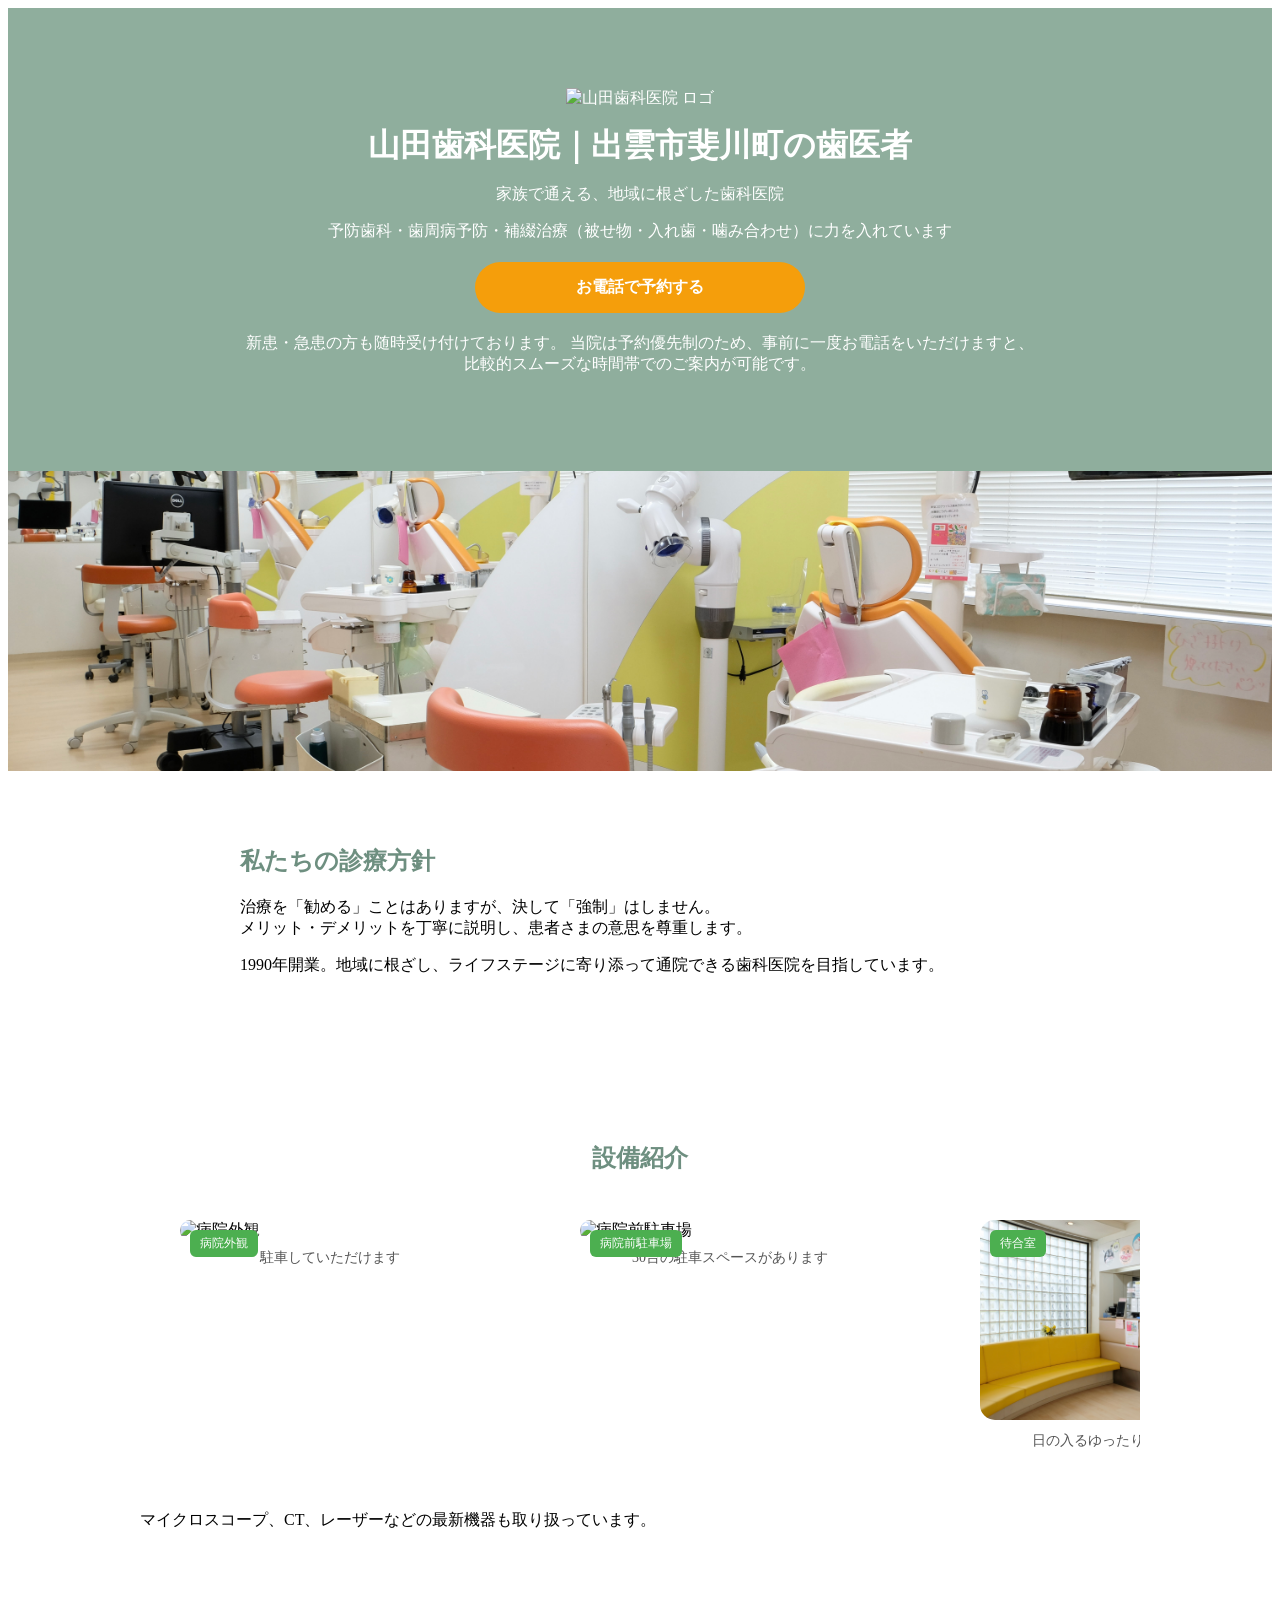
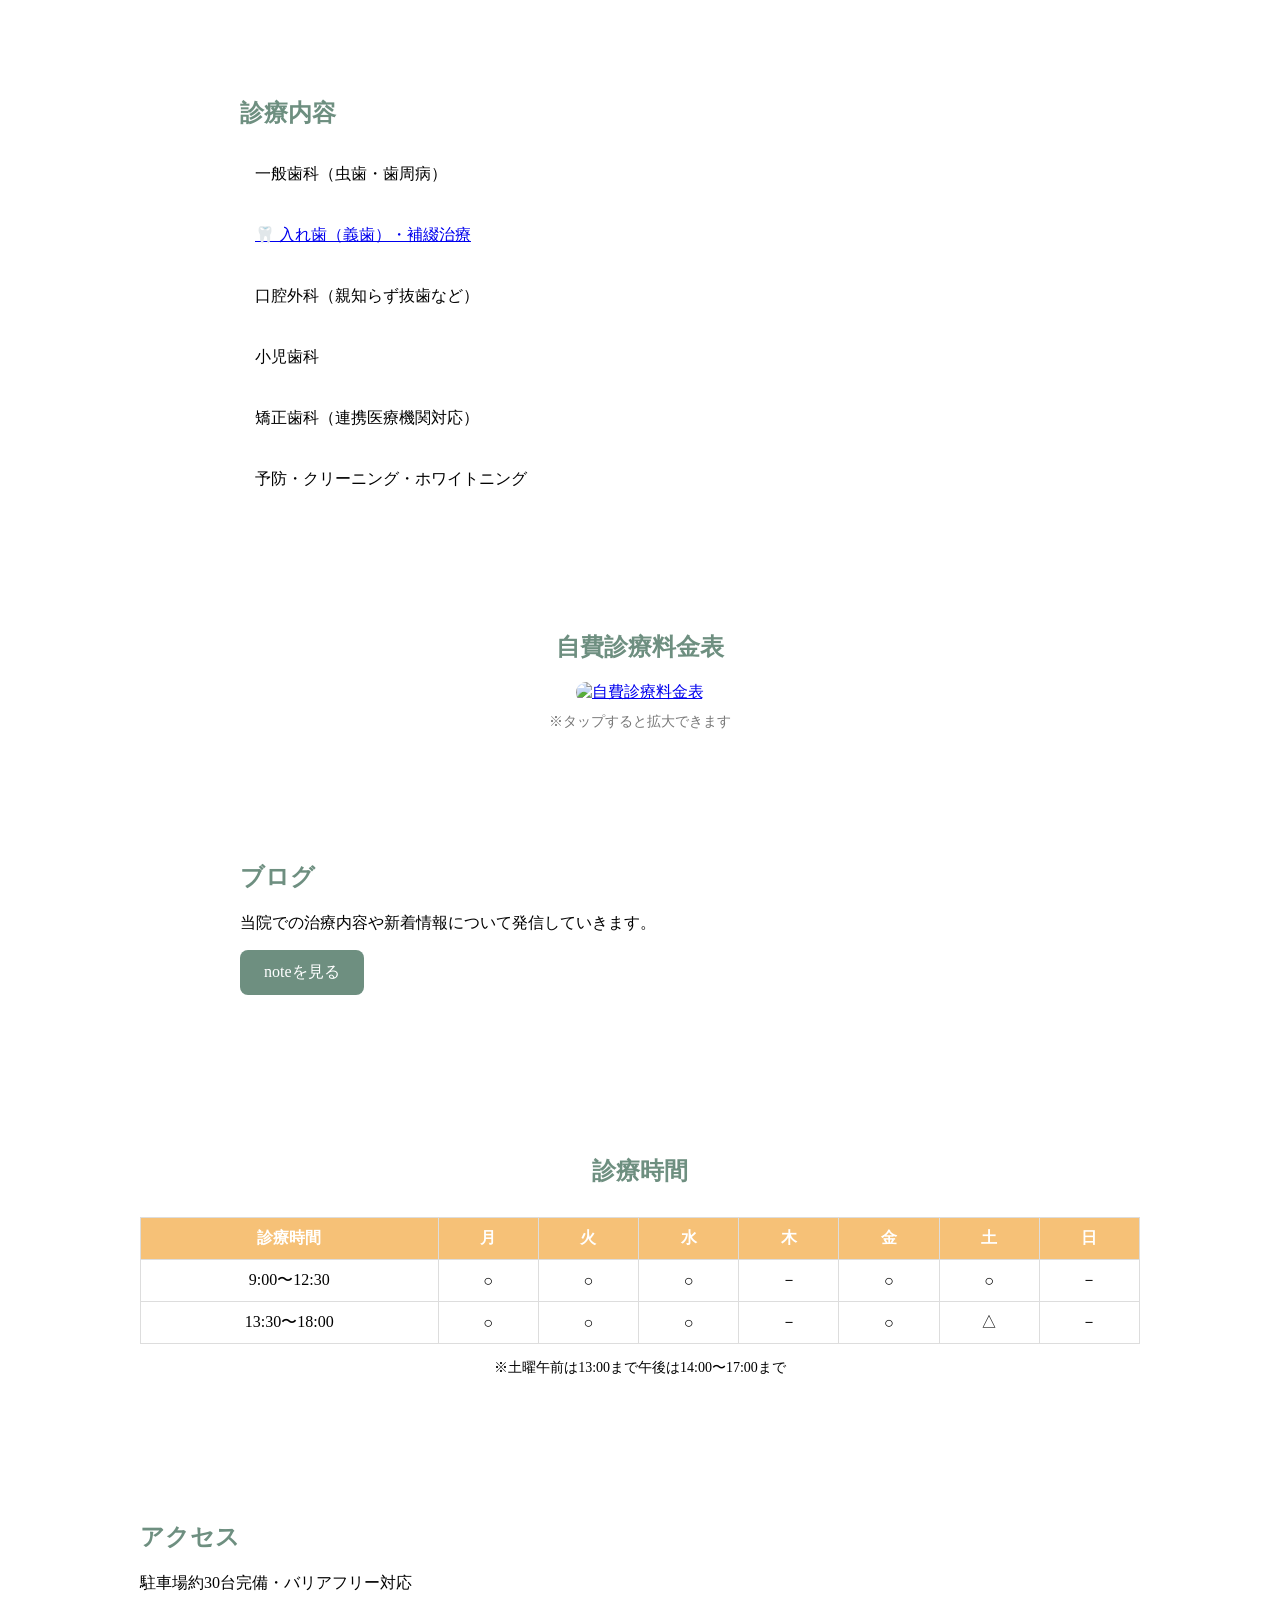
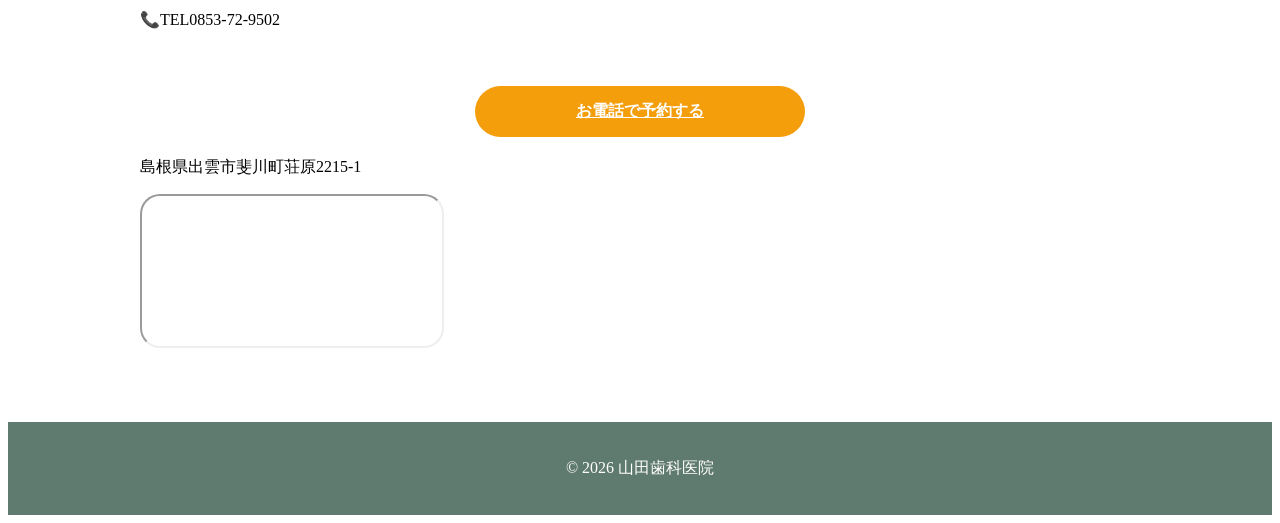
==== commit 05a5c160: "Update index.html" ====
--- a/index.html
+++ b/index.html
@@ -17,8 +17,8 @@
          <a href="tel:0853729502" class="cta-button">
       お電話で予約する
     </a>
-  新患・急患の方も随時受け付けております。
-  当院は予約優先制のため、事前に一度お電話をいただけますと、比較的スムーズな時間帯でのご案内が可能です。
+  <p>新患・急患の方も随時受け付けております。
+  当院は予約優先制のため、事前に一度お電話をいただけますと、比較的スムーズな時間帯でのご案内が可能です。</p>
     </div>
 </header>
 <section class="hero">
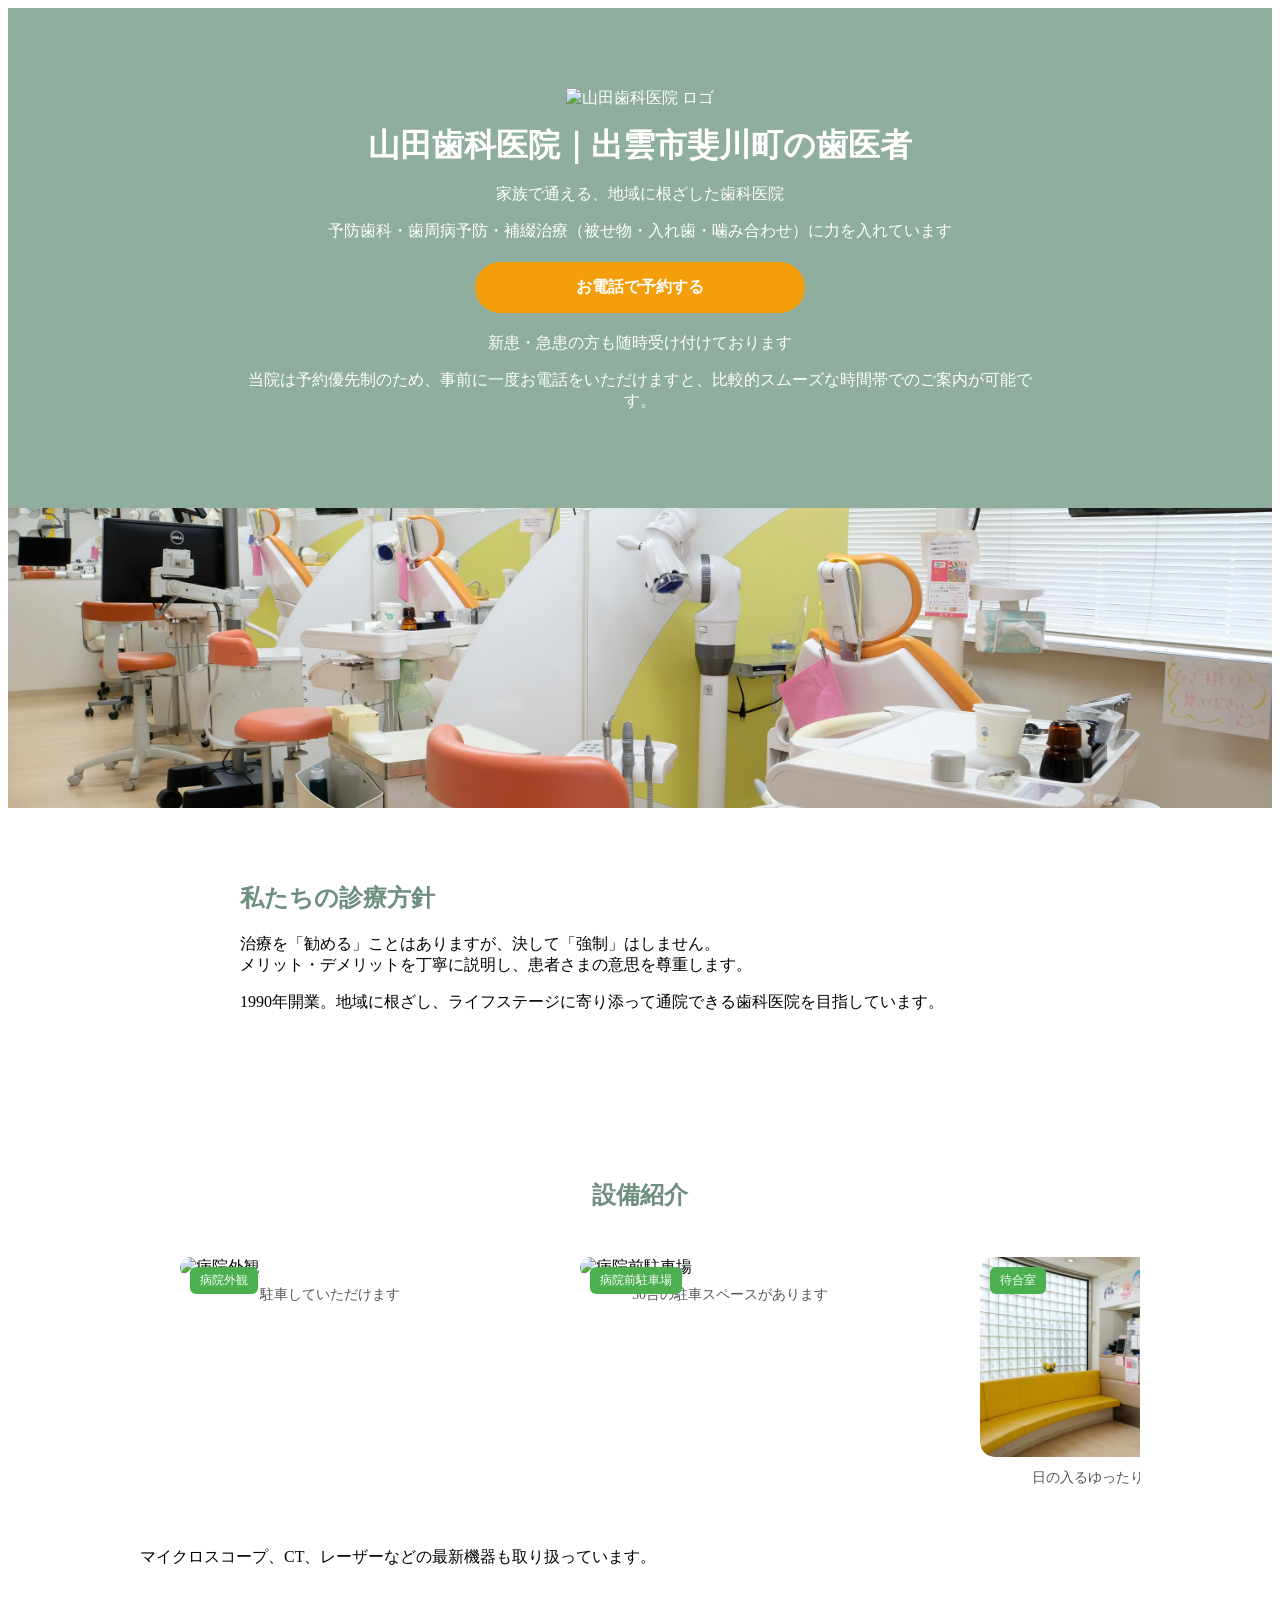
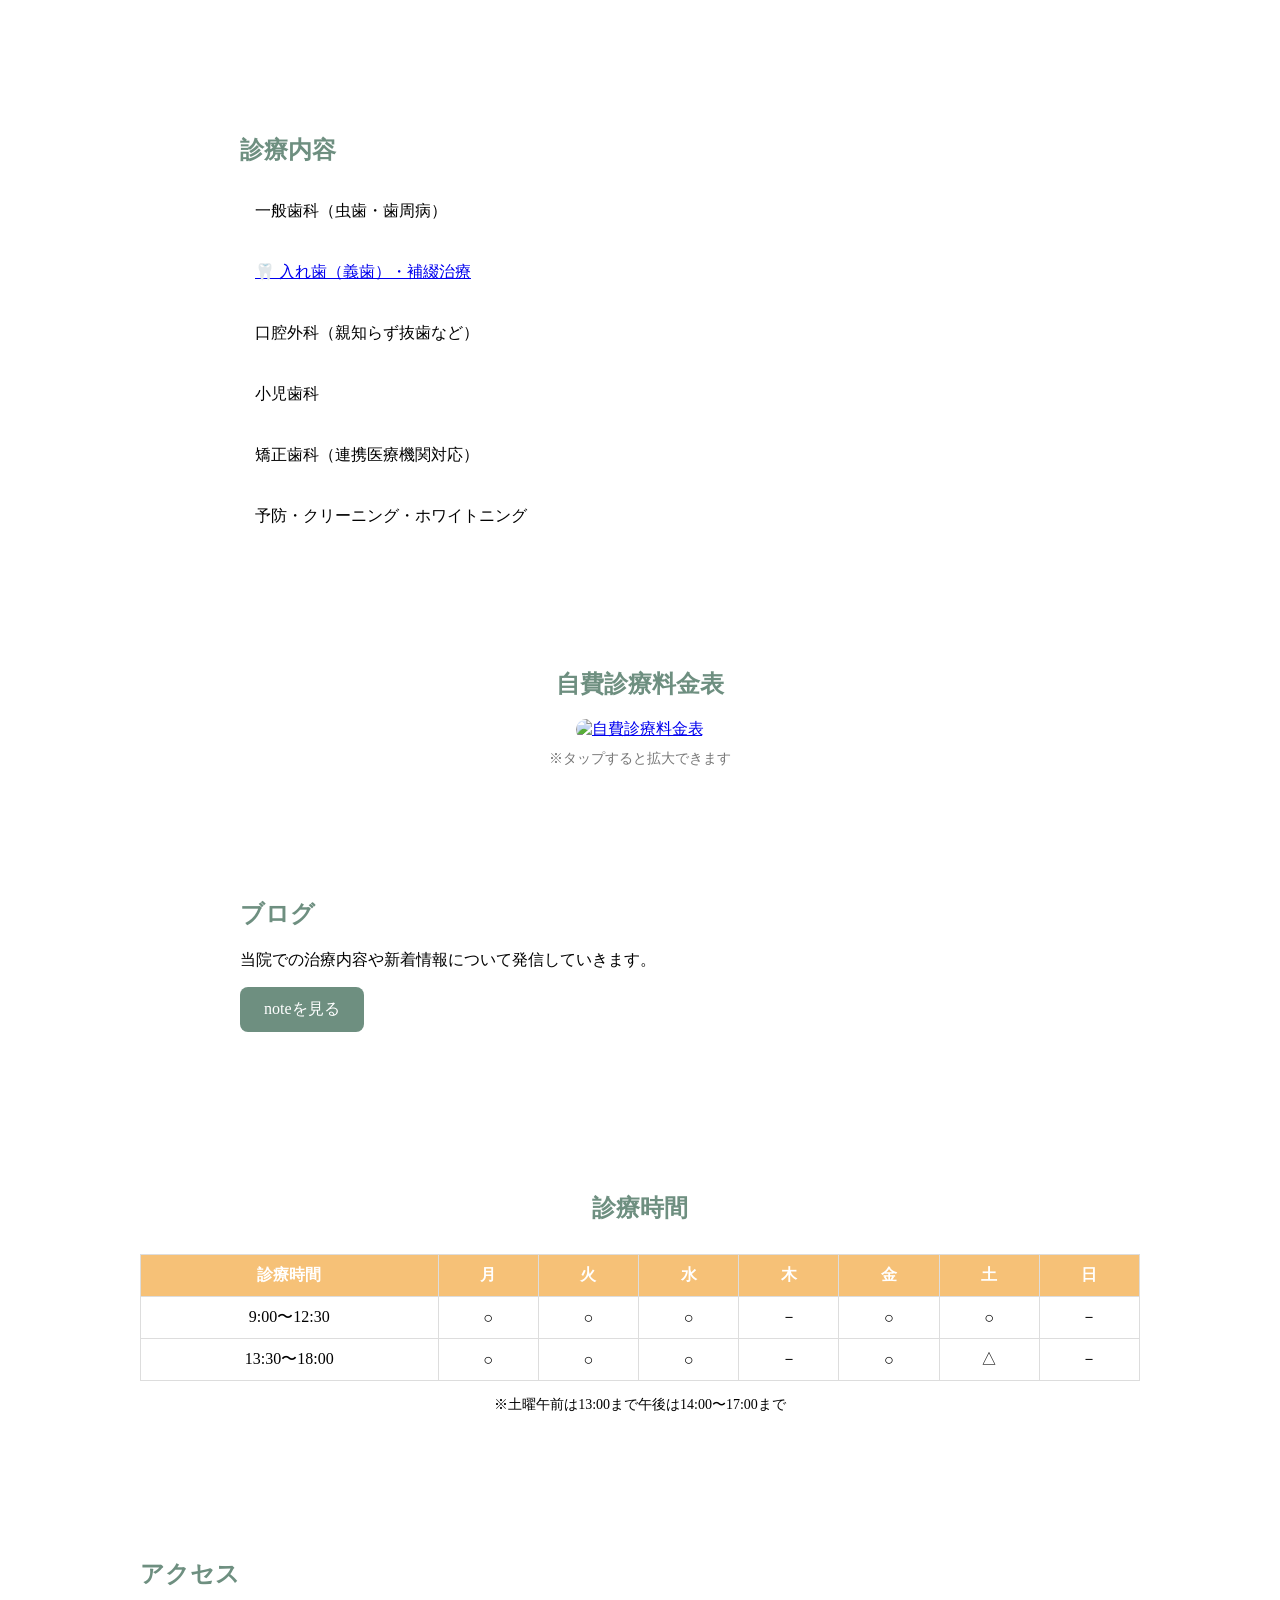
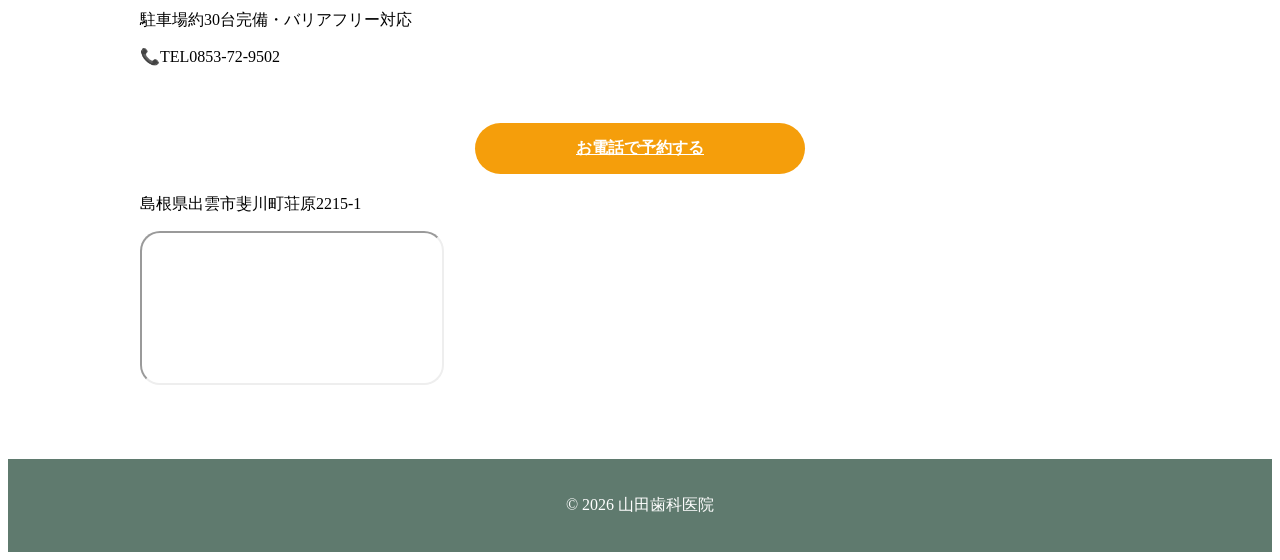
==== commit 6274edb9: "Refactor HTML paragraphs for clarity" ====
--- a/index.html
+++ b/index.html
@@ -17,8 +17,8 @@
          <a href="tel:0853729502" class="cta-button">
       お電話で予約する
     </a>
-  <p>新患・急患の方も随時受け付けております。
-  当院は予約優先制のため、事前に一度お電話をいただけますと、比較的スムーズな時間帯でのご案内が可能です。</p>
+  <p>新患・急患の方も随時受け付けております</p>
+  <p>当院は予約優先制のため、事前に一度お電話をいただけますと、比較的スムーズな時間帯でのご案内が可能です。</p>
     </div>
 </header>
 <section class="hero">
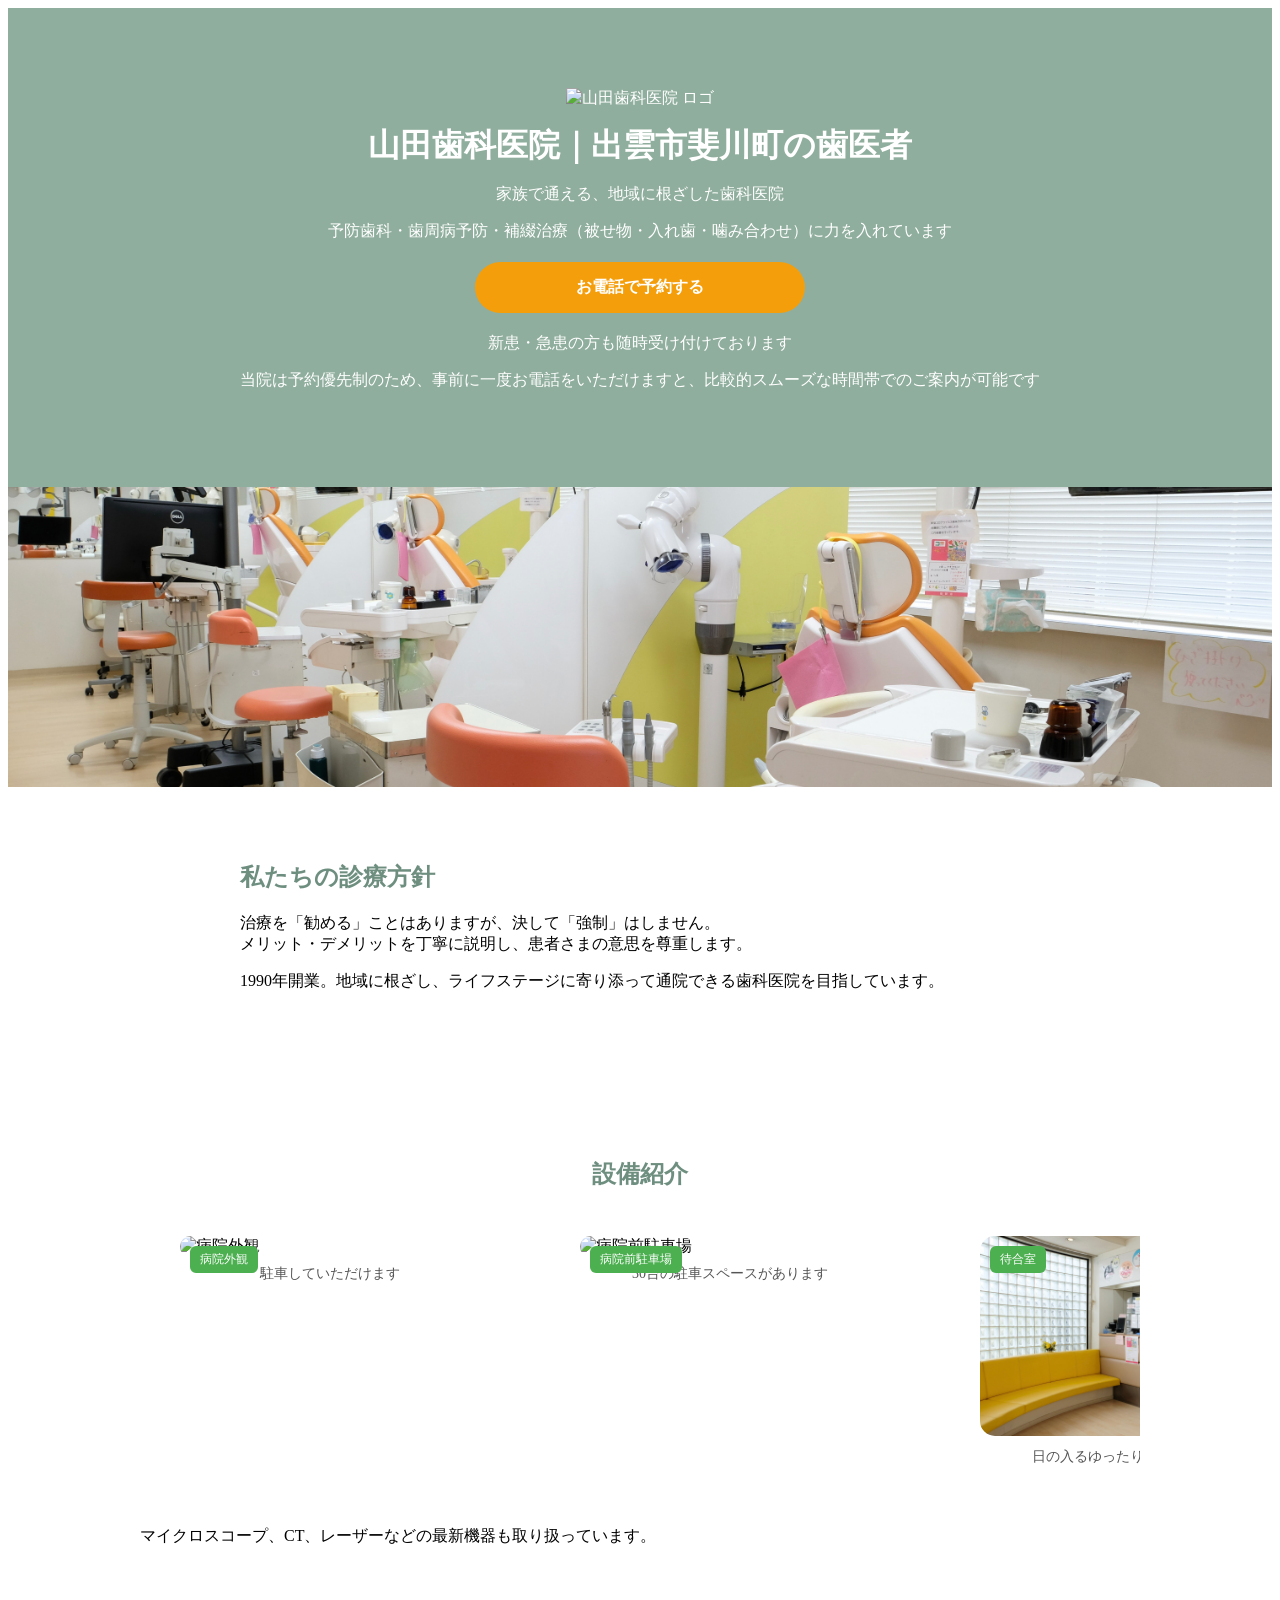
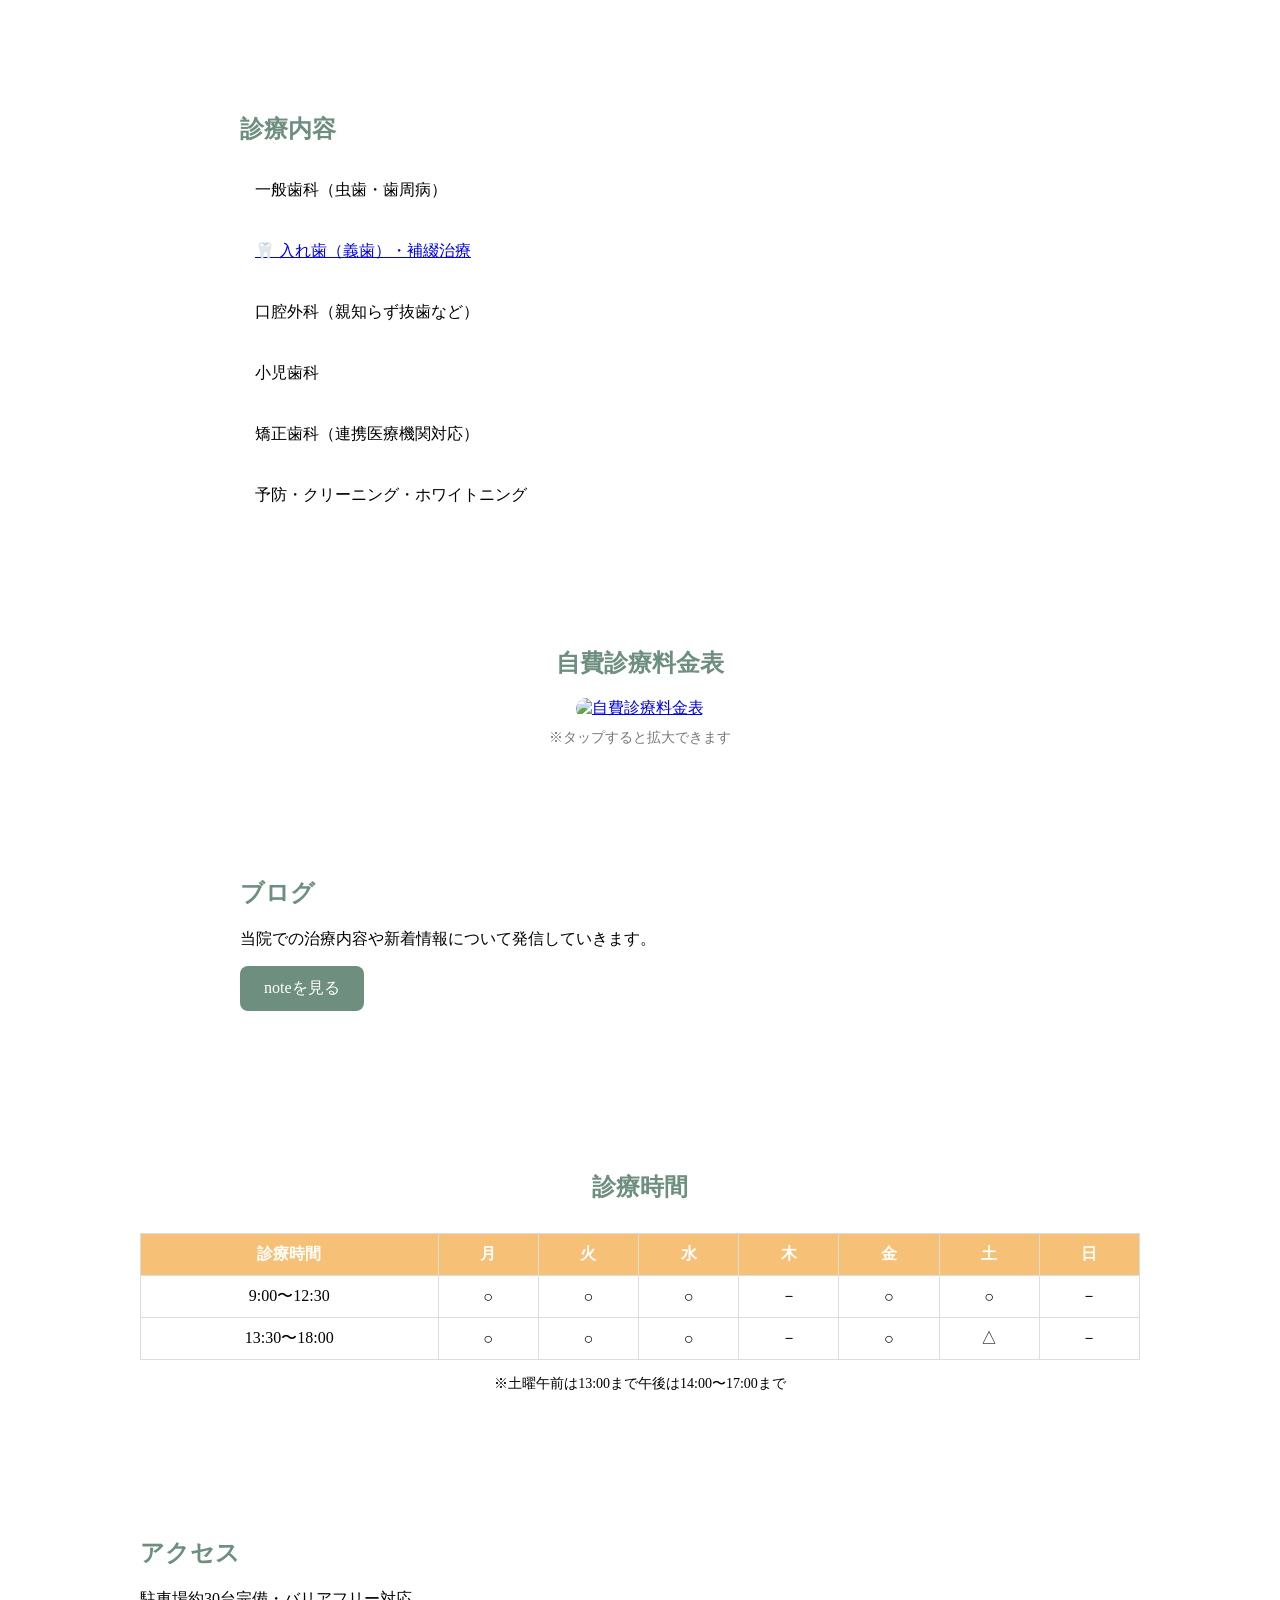
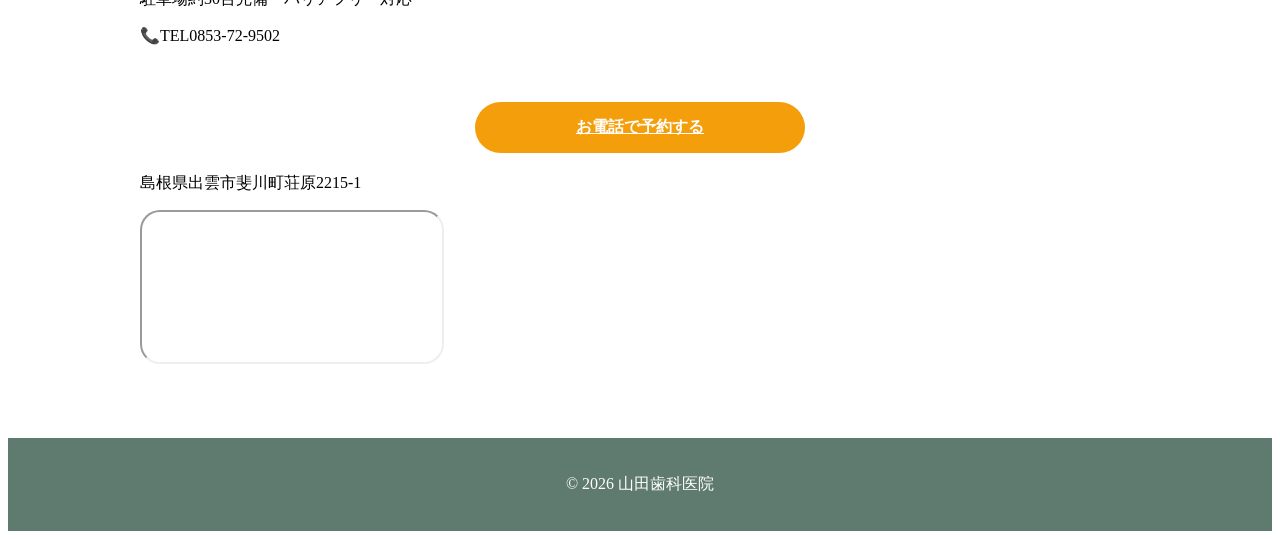
==== commit 15ff65d3: "Remove period from appointment information paragraph" ====
--- a/index.html
+++ b/index.html
@@ -18,7 +18,7 @@
       お電話で予約する
     </a>
   <p>新患・急患の方も随時受け付けております</p>
-  <p>当院は予約優先制のため、事前に一度お電話をいただけますと、比較的スムーズな時間帯でのご案内が可能です。</p>
+  <p>当院は予約優先制のため、事前に一度お電話をいただけますと、比較的スムーズな時間帯でのご案内が可能です</p>
     </div>
 </header>
 <section class="hero">
